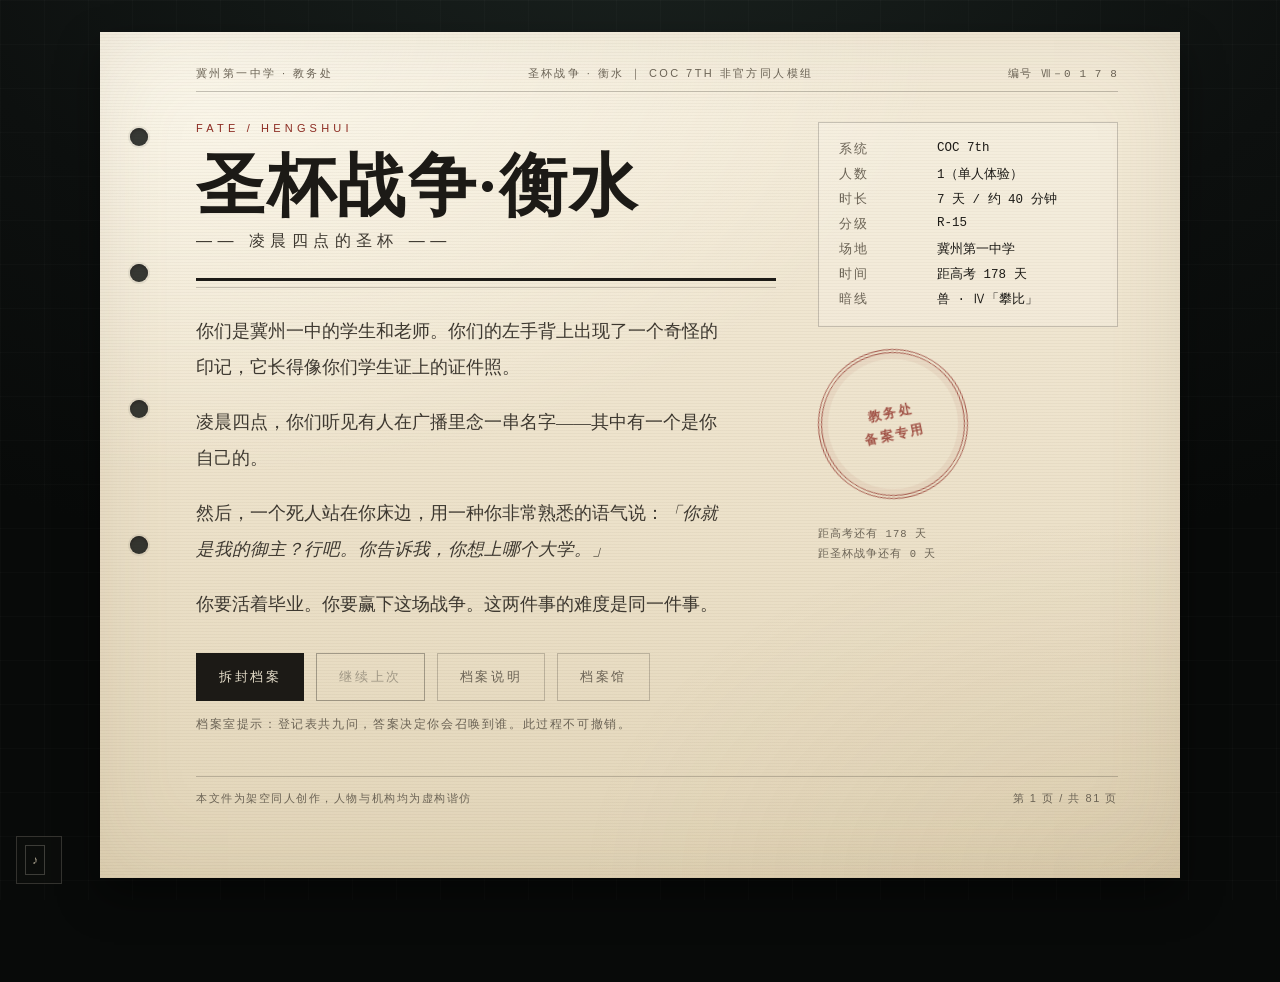
==== index.html @ cf61f77f "圣杯战争·衡水：单人网页游戏初版" ====
<!DOCTYPE html>
<html lang="zh-CN">
<head>
<meta charset="utf-8">
<meta name="viewport" content="width=device-width, initial-scale=1, maximum-scale=1, viewport-fit=cover">
<meta name="theme-color" content="#0d100f">
<meta name="description" content="圣杯战争·衡水：凌晨四点的圣杯 —— COC 七版同人模组改编的档案式文字游戏">
<title>圣杯战争 · 衡水：凌晨四点的圣杯</title>
<link rel="stylesheet" href="assets/css/archive.css">
<link rel="stylesheet" href="assets/css/avg.css">
</head>
<body>
<script>
/* ERRBANNER: 运行期错误可视化（正式环境也保留，出问题时能看见原因） */
window.addEventListener('error', function (e) {
  var d = document.getElementById('errbox') || (function () {
    var x = document.createElement('div'); x.id = 'errbox';
    x.style.cssText = 'position:fixed;left:0;right:0;bottom:0;z-index:99999;background:#8c2b22;color:#f4ecda;font:12px/1.7 monospace;padding:8px 12px;max-height:40vh;overflow:auto;white-space:pre-wrap';
    document.body.appendChild(x); return x;
  })();
  d.textContent += '[JS] ' + (e.message || e.type) + ' @ ' + (e.filename || '').split('/').pop() + ':' + e.lineno + '\n';
}, true);
</script>
<div id="app">

  <!-- ================= 封面 ================= -->
  <section class="screen is-active" id="screen-title">
    <div class="paper cover">
      <div class="holes"><i></i><i></i><i></i><i></i></div>
      <div class="doc-head">
        <span>冀州第一中学 · 教务处</span>
        <span class="mid">圣杯战争 · 衡水 ｜ COC 7th 非官方同人模组</span>
        <span class="no">编号 Ⅶ－0 1 7 8</span>
      </div>

      <div class="cover-grid">
        <div>
          <div class="kicker">FATE / HENGSHUI</div>
          <h1 class="title">圣杯战争·衡水</h1>
          <div class="subtitle">—— 凌晨四点的圣杯 ——</div>
          <div class="rule-thick"></div>
          <div class="rule-thin"></div>

          <div class="lede">
            <p>你们是冀州一中的学生和老师。你们的左手背上出现了一个奇怪的印记，它长得像你们学生证上的证件照。</p>
            <p>凌晨四点，你们听见有人在广播里念一串名字——其中有一个是你自己的。</p>
            <p>然后，一个死人站在你床边，用一种你非常熟悉的语气说：<em>「你就是我的御主？行吧。你告诉我，你想上哪个大学。」</em></p>
            <p>你要活着毕业。你要赢下这场战争。这两件事的难度是同一件事。</p>
          </div>

          <div class="btn-row">
            <button class="btn btn--solid" id="btn-start">拆封档案</button>
            <button class="btn" id="btn-continue">继续上次</button>
            <button class="btn btn--ghost" id="btn-about">档案说明</button>
            <button class="btn btn--ghost" id="btn-archive">档案馆</button>
          </div>
          <div id="start-note" style="margin-top:16px;font-family:var(--hei);font-size:11.5px;letter-spacing:.14em;color:var(--ink-3)"></div>
        </div>

        <div>
          <div class="cover-meta">
            <dl>
              <dt>系统</dt><dd>COC 7th</dd>
              <dt>人数</dt><dd>1（单人体验）</dd>
              <dt>时长</dt><dd>7 天 / 约 40 分钟</dd>
              <dt>分级</dt><dd>R-15</dd>
              <dt>场地</dt><dd>冀州第一中学</dd>
              <dt>时间</dt><dd>距高考 178 天</dd>
              <dt>暗线</dt><dd>兽 · Ⅳ「攀比」</dd>
            </dl>
          </div>
          <div class="big-seal">教务处<br>备案专用</div>
          <div style="margin-top:26px;font-family:var(--mono);font-size:10.5px;letter-spacing:.1em;line-height:1.9;color:var(--ink-3)">
            距高考还有 178 天<br>
            距圣杯战争还有 0 天
          </div>
        </div>
      </div>

      <div class="doc-foot">
        <span>本文件为架空同人创作，人物与机构均为虚构谐仿</span>
        <span>第 1 页 / 共 81 页</span>
      </div>
    </div>
  </section>

  <!-- ================= 问卷 ================= -->
  <section class="screen" id="screen-quiz">
    <div class="paper" id="quiz-root"></div>
  </section>

  <!-- ================= 分配 ================= -->
  <section class="screen" id="screen-assign">
    <div class="paper" id="assign-root"></div>
  </section>

  <!-- ================= 正片 ================= -->
  <section class="screen" id="screen-game">
    <div class="paper">
      <div class="doc-head">
        <span id="game-day">DAY 1</span>
        <span class="mid">冀州第一中学 · 圣杯战争监督记录</span>
        <span class="no" id="game-clock">05:30</span>
      </div>

      <div class="hud" id="hud"></div>

      <div class="game-grid">
        <div id="story-root"></div>
        <aside class="side" id="side">
          <div class="side-toggle" id="side-toggle"><span>档 案 夹</span><span class="plus" id="side-mark">＋</span></div>
          <div id="dossier"></div>
        </aside>
      </div>

      <div class="doc-foot">
        <span>教务处 · 备案</span>
        <span id="game-foot">第 1 页 / 共 81 页</span>
        <span>严禁外传</span>
      </div>
    </div>
  </section>

  <!-- ================= 结局 ================= -->
  <section class="screen" id="screen-ending">
    <div class="paper" id="ending-root"></div>
  </section>

</div>

<div class="battle-layer" id="battle-layer"></div>
<div class="toast" id="toast"></div>
<div class="audio-bar" id="audio-bar">
  <button id="btn-mute" title="静音">♪</button>
  <span class="now" id="audio-now">—</span>
  <input id="vol" type="range" min="0" max="100" value="55" style="width:64px;accent-color:#b23a2e">
</div>

<script src="js/data/roster.js"></script>
<script src="js/data/quiz.js"></script>
<script src="js/data/story_prologue.js"></script>
<script src="js/data/story_a.js"></script>
<script src="js/data/story_b.js"></script>
<script src="js/data/summon.js"></script>
<script src="js/data/map.js"></script>
<script src="js/data/exam.js"></script>
<script src="js/data/npc_events.js"></script>
<script src="js/data/codex.js"></script>
<script src="js/data/endings.js"></script>
<script src="js/data/endings_extra.js"></script>
<script src="js/audio.js"></script>
<script src="js/avg.js"></script>
<script src="js/data/bonds.js"></script>
<script src="js/engine.js"></script>
<script src="js/battle.js"></script>
<script src="js/ui.js"></script>
</body>
</html>
---- assets/css/archive.css ----
/* 圣杯战争·衡水 —— 档案纸 UI
   设计约束：米黄纸、宋体正文、红章、扫描线、装订孔；手机端单列、可点区域 ≥44px */

:root {
  --paper: #e8e0cc;
  --paper-2: #ded4bb;
  --paper-3: #d3c7ab;
  --ink: #1c1a16;
  --ink-2: #3d3830;
  --ink-3: #6b6355;
  --red: #8c2b22;
  --red-2: #b23a2e;
  --blue: #2c4a63;
  --green: #3c5343;
  --gold: #8a6a2a;
  --line: rgba(28, 26, 22, 0.22);
  --line-soft: rgba(28, 26, 22, 0.10);
  --shadow: 0 18px 40px rgba(0, 0, 0, 0.45);
  --serif: "Songti SC", "SimSun", "STSong", "Noto Serif CJK SC", "Source Han Serif SC", serif;
  --hei: "PingFang SC", "Microsoft YaHei", "Hiragino Sans GB", "Noto Sans CJK SC", sans-serif;
  --mono: "Courier New", "Consolas", "SFMono-Regular", monospace;
}

* { box-sizing: border-box; -webkit-tap-highlight-color: transparent; }

html, body {
  margin: 0; padding: 0; min-height: 100%; max-width: 100%; overflow-x: hidden;
  background: #0d100f;
  color: var(--ink);
  font-family: var(--serif);
  -webkit-font-smoothing: antialiased;
  text-rendering: optimizeLegibility;
}

body {
  background:
    radial-gradient(1200px 700px at 50% -10%, #1b2320 0%, #0d100f 60%, #080a09 100%);
  min-height: 100vh;
  overflow-x: hidden;
}

/* 背景：档案柜的金属网格 */
body::before {
  content: "";
  position: fixed; inset: 0;
  background-image:
    linear-gradient(rgba(255,255,255,0.018) 1px, transparent 1px),
    linear-gradient(90deg, rgba(255,255,255,0.018) 1px, transparent 1px);
  background-size: 44px 44px;
  pointer-events: none; z-index: 0;
}

#app { position: relative; z-index: 1; padding: 32px 18px 104px; width: 100%; overflow-x: hidden; }

.screen { display: none; animation: screenIn .5s ease both; }
.screen.is-active { display: block; }

@keyframes screenIn {
  from { transform: translateY(10px); filter: brightness(1.06); }
  to { transform: none; filter: none; }
}

/* ---------- 纸张 ---------- */
.paper {
  position: relative;
  width: 100%;
  max-width: 1080px;
  margin: 0 auto;
  background:
    radial-gradient(120% 90% at 8% 0%, rgba(255,253,244,0.72), transparent 58%),
    radial-gradient(90% 70% at 100% 100%, rgba(150,120,72,0.10), transparent 62%),
    linear-gradient(180deg, #f4ecda 0%, #ece1c9 58%, #e2d5b8 100%);
  box-shadow: var(--shadow), inset 0 0 90px rgba(120, 96, 58, 0.12);
  padding: 54px 62px 72px 96px;
  overflow: hidden;
}

/* 纸张纤维噪点 */
.paper::before {
  content: "";
  position: absolute; inset: 0;
  background-image: url("data:image/svg+xml,%3Csvg xmlns='http://www.w3.org/2000/svg' width='200' height='200'%3E%3Cfilter id='n'%3E%3CfeTurbulence type='fractalNoise' baseFrequency='0.9' numOctaves='2'/%3E%3CfeColorMatrix type='saturate' values='0'/%3E%3C/filter%3E%3Crect width='200' height='200' filter='url(%23n)' opacity='0.14'/%3E%3C/svg%3E");
  mix-blend-mode: soft-light;
  opacity: .5; pointer-events: none;
}

/* 扫描线 */
.paper::after {
  content: "";
  position: absolute; inset: 0;
  background: repeating-linear-gradient(0deg, rgba(70,52,30,0.038) 0 1px, transparent 1px 3px);
  pointer-events: none;
}

.paper > * { position: relative; z-index: 2; }

/* 装订孔 */
.holes {
  position: absolute; left: 30px; top: 0; bottom: 0; width: 26px; z-index: 3;
  display: flex; flex-direction: column; justify-content: flex-start; gap: 118px; padding-top: 96px;
  pointer-events: none;
}
.holes i {
  display: block; width: 18px; height: 18px; border-radius: 50%;
  background: #0d100f;
  box-shadow: inset 0 2px 3px rgba(0,0,0,.9), 0 0 0 2px rgba(0,0,0,.08);
  opacity: .82;
}

/* ---------- 页眉页脚 ---------- */
.doc-head {
  display: flex; align-items: baseline; justify-content: space-between; gap: 16px;
  font-family: var(--hei); font-size: 11px; letter-spacing: .22em;
  color: var(--ink-3); text-transform: uppercase;
  border-bottom: 1px solid var(--line); padding-bottom: 10px; margin-bottom: 30px;
}
.doc-head .no { font-family: var(--mono); letter-spacing: .1em; }

.doc-foot {
  margin-top: 44px; padding-top: 14px; border-top: 1px solid var(--line);
  display: flex; align-items: center; justify-content: space-between;
  font-family: var(--hei); font-size: 11px; letter-spacing: .14em; color: var(--ink-3);
}

.seal {
  display: inline-block; transform: rotate(-7deg);
  border: 2px solid var(--red); color: var(--red);
  padding: 5px 10px; font-family: var(--hei); font-size: 11px; letter-spacing: .28em;
  opacity: .82; border-radius: 2px;
  box-shadow: inset 0 0 0 1px rgba(140,43,34,.35);
}

/* ---------- 标题区 ---------- */
.kicker {
  font-family: var(--hei); font-size: 11px; letter-spacing: .38em; color: var(--red);
  text-transform: uppercase; margin-bottom: 18px;
}
h1.title {
  font-family: var(--serif); font-weight: 900;
  font-size: clamp(34px, 6.4vw, 68px); line-height: 1.02; letter-spacing: .04em;
  margin: 0 0 10px;
}
.subtitle {
  font-family: var(--hei); font-size: clamp(13px, 1.8vw, 16px); letter-spacing: .34em;
  color: var(--ink-2); margin-bottom: 26px;
}
.rule-thick { height: 3px; background: var(--ink); margin: 8px 0 6px; }
.rule-thin { height: 1px; background: var(--line); margin: 6px 0 26px; }

.lede {
  font-size: clamp(15px, 1.9vw, 17.5px); line-height: 2.05; color: var(--ink-2);
  max-width: 60ch;
}
.lede p { margin: 0 0 1.1em; }

/* ---------- 封面 ---------- */
.cover { padding-top: 34px; }
.cover-grid {
  display: grid; grid-template-columns: 1fr 300px; gap: 42px; align-items: start;
}
.cover-meta { border: 1px solid var(--line); padding: 18px 20px; background: rgba(255,255,255,.16); }
.cover-meta dl { margin: 0; display: grid; grid-template-columns: 88px 1fr; gap: 8px 10px; font-size: 12.5px; }
.cover-meta dt { font-family: var(--hei); letter-spacing: .16em; color: var(--ink-3); }
.cover-meta dd { margin: 0; font-family: var(--mono); color: var(--ink); }

.big-seal {
  margin-top: 22px; width: 150px; height: 150px; border: 4px double var(--red);
  border-radius: 50%; display: grid; place-items: center; transform: rotate(-12deg);
  color: var(--red); font-family: var(--hei); font-weight: 700; letter-spacing: .18em;
  font-size: 13px; text-align: center; line-height: 1.7; opacity: .78;
  box-shadow: inset 0 0 0 6px rgba(140,43,34,.08);
}

/* ---------- 按钮 ---------- */
.btn {
  appearance: none; border: 1px solid var(--ink); background: transparent; color: var(--ink);
  font-family: var(--hei); font-size: 13px; letter-spacing: .2em; text-transform: uppercase;
  padding: 14px 22px; cursor: pointer; min-height: 46px;
  transition: background .18s, color .18s, transform .12s, box-shadow .18s;
  position: relative;
}
.btn:hover { background: var(--ink); color: var(--paper); }
.btn:active { transform: translateY(1px); }
.btn--solid { background: var(--ink); color: var(--paper); }
.btn--solid:hover { background: var(--red); border-color: var(--red); }
.btn--ghost { border-color: var(--line); color: var(--ink-3); }
.btn--ghost:hover { background: rgba(28,26,22,.06); color: var(--ink); border-color: var(--ink-3); }
.btn--red { border-color: var(--red); color: var(--red); }
.btn--red:hover { background: var(--red); color: var(--paper); }
.btn[disabled] { opacity: .34; pointer-events: none; }

.btn-row { display: flex; flex-wrap: wrap; gap: 12px; margin-top: 30px; }

/* ---------- 问卷 ---------- */
.q-progress { display: flex; gap: 6px; margin-bottom: 26px; }
.q-progress i {
  width: 34px; height: 3px; background: var(--line); display: block;
}
.q-progress i.on { background: var(--red); }
.q-progress i.done { background: var(--ink); }

.q-no { font-family: var(--mono); font-size: 12px; letter-spacing: .22em; color: var(--red); margin-bottom: 8px; }
.q-title {
  font-size: clamp(22px, 3.4vw, 30px); font-weight: 700; line-height: 1.44; margin: 0 0 10px;
}
.q-hint { font-size: 13px; color: var(--ink-3); margin-bottom: 26px; font-family: var(--hei); letter-spacing: .06em; }

.choices { display: grid; gap: 10px; }
.choice {
  display: grid; grid-template-columns: 40px 1fr; gap: 14px; align-items: start;
  border: 1px solid var(--line); background: rgba(255,255,255,.14);
  padding: 16px 18px; cursor: pointer; text-align: left; font-family: var(--serif);
  font-size: 15.5px; line-height: 1.7; color: var(--ink); min-height: 56px;
  transition: border-color .16s, background .16s, transform .12s;
}
.choice:hover { border-color: var(--ink); background: rgba(255,255,255,.34); transform: translateX(2px); }
.choice .k {
  font-family: var(--mono); font-size: 15px; color: var(--red);
  border-right: 1px solid var(--line); padding-right: 10px; line-height: 1.5;
}
.choice .sub { display: block; font-family: var(--hei); font-size: 11px; letter-spacing: .14em; color: var(--ink-3); margin-top: 6px; }

/* ---------- 分配结果 ---------- */
.assign-grid { display: grid; grid-template-columns: 340px 1fr; gap: 34px; align-items: start; }
.assign-grid > * { min-width: 0; }

.portrait {
  position: relative; border: 1px solid var(--ink); min-height: 300px;
  background: #15130f; overflow: hidden;
  box-shadow: 0 12px 26px rgba(0,0,0,.35);
}
.portrait img { display: block; width: 100%; height: auto; filter: contrast(1.04) saturate(.9); position: relative; z-index: 2; }
.portrait::before {
  content: "PHOTO MISSING / 照片未归档";
  position: absolute; inset: 0; display: grid; place-items: center;
  font-family: var(--mono); font-size: 10px; letter-spacing: .24em; color: rgba(232,224,204,.42);
  background:
    repeating-linear-gradient(45deg, rgba(255,255,255,.045) 0 8px, transparent 8px 16px), #15130f;
  text-align: center; padding: 20px;
}
.portrait .cap {
  position: absolute; left: 0; right: 0; bottom: 0;
  padding: 10px 12px; font-family: var(--mono); font-size: 10.5px; letter-spacing: .12em;
  color: #d8cdb4; background: linear-gradient(180deg, transparent, rgba(0,0,0,.82));
  display: flex; justify-content: space-between; gap: 8px;
}
.portrait .stamp {
  position: absolute; top: 12px; right: 12px; border: 1px solid var(--red-2);
  color: var(--red-2); font-family: var(--hei); font-size: 10px; letter-spacing: .2em;
  padding: 4px 7px; transform: rotate(6deg); opacity: .9; background: rgba(0,0,0,.25);
}

.card { border: 1px solid var(--line); background: rgba(255,255,255,.18); padding: 20px 22px; }
.card + .card { margin-top: 16px; }
.card h3 {
  font-family: var(--hei); font-size: 12px; letter-spacing: .3em; color: var(--red);
  margin: 0 0 12px; text-transform: uppercase; font-weight: 600;
}
.card h2 { font-size: 24px; margin: 0 0 4px; letter-spacing: .02em; }
.card .en { font-family: var(--mono); font-size: 11px; letter-spacing: .18em; color: var(--ink-3); }

.kv { display: grid; grid-template-columns: 82px 1fr; gap: 8px 14px; font-size: 13.5px; line-height: 1.7; }
.kv dt { font-family: var(--hei); color: var(--ink-3); letter-spacing: .12em; font-size: 11.5px; padding-top: 3px; }
.kv dd { margin: 0; }

.statgrid { display: grid; grid-template-columns: repeat(4, 1fr); gap: 1px; background: var(--line); border: 1px solid var(--line); }
.statgrid div { background: rgba(232,224,204,.9); padding: 8px 6px; text-align: center; }
.statgrid b { display: block; font-family: var(--mono); font-size: 17px; }
.statgrid span { font-family: var(--hei); font-size: 10px; letter-spacing: .14em; color: var(--ink-3); }

.tagrow { display: flex; flex-wrap: wrap; gap: 8px; margin: 10px 0 0; }
.tag {
  font-family: var(--hei); font-size: 11px; letter-spacing: .14em; padding: 4px 9px;
  border: 1px solid var(--line); color: var(--ink-2);
}
.tag.hit { border-color: var(--red); color: var(--red); }

/* ---------- 游戏主界面 ---------- */
#screen-game .paper { max-width: 1220px; padding: 34px 40px 56px 76px; }
.game-grid { display: grid; grid-template-columns: minmax(0,1fr) 330px; gap: 30px; align-items: start; }
.game-grid > * { min-width: 0; }

.hud {
  display: flex; flex-wrap: wrap; gap: 0; border: 1px solid var(--ink);
  background: rgba(255,255,255,.22); margin-bottom: 22px;
}
.hud .cell {
  flex: 1 1 30%; min-width: 0; padding: 9px 12px; border-right: 1px solid var(--line);
  display: flex; flex-direction: column; gap: 2px;
}
.hud .cell:last-child { border-right: 0; }
.hud .lab { font-family: var(--hei); font-size: 9.5px; letter-spacing: .18em; color: var(--ink-3); }
.hud .val { font-family: var(--mono); font-size: 16px; line-height: 1.1; }
.hud .val small { font-size: 10px; color: var(--ink-3); }
.hud .val.danger { color: var(--red); }

.pips { display: flex; gap: 3px; margin-top: 3px; }
.pips i { width: 9px; height: 9px; border: 1px solid var(--ink-3); display: block; }
.pips i.on { background: var(--red); border-color: var(--red); }
.pips i.on.ink { background: var(--ink); border-color: var(--ink); }

.scene-head { display: flex; align-items: baseline; justify-content: space-between; gap: 12px; border-bottom: 2px solid var(--ink); padding-bottom: 8px; margin-bottom: 6px; }
.scene-head h2 { font-size: clamp(20px, 2.6vw, 26px); margin: 0; letter-spacing: .02em; }
.scene-head .meta { font-family: var(--mono); font-size: 11px; letter-spacing: .1em; color: var(--ink-3); white-space: nowrap; }
.scene-place { font-family: var(--hei); font-size: 11px; letter-spacing: .2em; color: var(--red); margin: 10px 0 16px; }

.scene-img {
  position: relative; margin: 0 0 22px; border: 1px solid var(--ink); overflow: hidden; background: #100f0c;
}
.scene-img img { display: block; width: 100%; height: auto; filter: grayscale(.7) contrast(1.12) brightness(.92); }
.scene-img::after {
  content: ""; position: absolute; inset: 0;
  background: linear-gradient(180deg, rgba(232,224,204,.06), rgba(20,17,12,.42)),
              repeating-linear-gradient(0deg, rgba(0,0,0,.16) 0 1px, transparent 1px 3px);
  pointer-events: none;
}

.prose, .prose p { overflow-wrap: anywhere; word-break: break-word; }
.prose { font-size: clamp(15.5px, 1.9vw, 17px); line-height: 2.12; color: var(--ink); }
.prose p { margin: 0 0 1.05em; }
.prose p.drop::first-letter {
  font-size: 2.4em; float: left; line-height: .86; padding: 4px 8px 0 0; color: var(--red);
  font-weight: 700;
}
.prose .dialog { padding-left: 1.2em; border-left: 2px solid var(--line); color: var(--ink-2); }
.prose em { font-style: normal; background: linear-gradient(transparent 64%, rgba(140,43,34,.22) 64%); }

.reveal { opacity: 0; transform: translateY(6px); animation: rv .5s ease forwards; }
.reveal.settled { opacity: 1 !important; transform: none !important; animation: none !important; }
@keyframes rv { to { opacity: 1; transform: none; } }

.dice {
  margin: 18px 0 6px; border: 1px solid var(--line); border-left: 3px solid var(--red);
  background: rgba(255,255,255,.2); padding: 12px 16px;
  display: flex; flex-wrap: wrap; align-items: center; gap: 8px 18px;
  font-family: var(--mono); font-size: 12.5px; letter-spacing: .06em;
}
.dice b { font-size: 20px; color: var(--red); }
.dice .ok { color: var(--green); }
.dice .no { color: var(--red); }
.dice .lv { font-family: var(--hei); letter-spacing: .18em; font-size: 11px; }

.effects { display: flex; flex-wrap: wrap; gap: 6px; margin-top: 14px; }
.effects span {
  font-family: var(--hei); font-size: 11px; letter-spacing: .1em; padding: 3px 8px;
  border: 1px solid var(--line); background: rgba(255,255,255,.24); color: var(--ink-2);
}
.effects span.up { border-color: var(--green); color: var(--green); }
.effects span.down { border-color: var(--red); color: var(--red); }

/* 侧栏 */
.side { position: sticky; top: 20px; }
.side-card { border: 1px solid var(--ink); background: rgba(255,255,255,.2); }
.side-card + .side-card { margin-top: 14px; }
.side-card h4 {
  margin: 0; padding: 9px 12px; font-family: var(--hei); font-size: 10.5px; letter-spacing: .26em;
  border-bottom: 1px solid var(--line); color: var(--ink-3); background: rgba(28,26,22,.05);
}
.side-card .body { padding: 12px; font-size: 12.5px; line-height: 1.75; }

.side-portrait { border-bottom: 1px solid var(--line); position: relative; min-height: 220px; background: #15130f; }
.side-portrait::before { content: "NO PHOTO"; position: absolute; inset: 0; display: grid; place-items: center; font-family: var(--mono); font-size: 9px; letter-spacing: .3em; color: rgba(232,224,204,.3); }
.side-portrait img { width: 100%; display: block; filter: grayscale(.25) contrast(1.06); }

.clue-row { display: flex; align-items: center; justify-content: space-between; gap: 8px; padding: 4px 0; border-bottom: 1px dotted var(--line-soft); font-size: 12px; }
.clue-row .nm { font-family: var(--hei); letter-spacing: .08em; }
.clue-row .lv { font-family: var(--mono); color: var(--red); }
.clue-row.unknown .nm { color: var(--ink-3); }

.tabs { display: flex; border-bottom: 1px solid var(--line); }
.tabs button {
  flex: 1; appearance: none; background: transparent; border: 0; border-bottom: 2px solid transparent;
  font-family: var(--hei); font-size: 10.5px; letter-spacing: .16em; color: var(--ink-3);
  padding: 9px 2px; cursor: pointer; min-height: 40px;
}
.tabs button.on { color: var(--ink); border-bottom-color: var(--red); }
.tab-panel { display: none; padding: 12px; max-height: 46vh; overflow: auto; }
.tab-panel.on { display: block; }
.tab-panel h5 { margin: 14px 0 6px; font-family: var(--hei); font-size: 10.5px; letter-spacing: .2em; color: var(--red); }
.tab-panel h5:first-child { margin-top: 0; }
.tab-panel p { margin: 0 0 8px; font-size: 12px; line-height: 1.8; color: var(--ink-2); }
.tab-panel .li { font-size: 12px; line-height: 1.8; padding-left: 12px; position: relative; }
.tab-panel .li::before { content: "·"; position: absolute; left: 2px; color: var(--red); }

.log-line { font-family: var(--mono); font-size: 11px; line-height: 1.8; color: var(--ink-2); border-bottom: 1px dotted var(--line-soft); padding: 4px 0; }

/* 手机端抽屉按钮 */
.side-toggle { display: none; }

/* ---------- 结局 ---------- */
.ending-head { text-align: center; margin-bottom: 28px; }
.ending-no { font-family: var(--mono); letter-spacing: .4em; color: var(--red); font-size: 13px; }
.ending-name { font-size: clamp(30px, 6vw, 54px); margin: 8px 0 6px; letter-spacing: .06em; }
.ending-en { font-family: var(--mono); font-size: 12px; letter-spacing: .32em; color: var(--ink-3); }
.ending-one { max-width: 34em; margin: 18px auto 32px; font-size: 15px; line-height: 2; color: var(--ink-2); text-align: center; }

.ending-body { max-width: 40em; margin: 0 auto; }
.ending-body p { font-size: clamp(15.5px, 2vw, 17.5px); line-height: 2.15; margin: 0 0 1em; }
.ending-tail {
  margin: 34px auto 0; padding: 18px 20px; border: 1px solid var(--line);
  border-left: 3px solid var(--red); max-width: 40em; font-size: 14px; line-height: 1.95; color: var(--ink-2);
}
.world-card {
  margin: 26px auto 0; max-width: 40em; border: 1px dashed var(--line); padding: 16px 18px;
  font-family: var(--hei); font-size: 12.5px; letter-spacing: .04em; line-height: 1.9;
}
.world-card .hd { font-size: 10px; letter-spacing: .28em; color: var(--red); margin-bottom: 8px; }

.score-table { width: 100%; border-collapse: collapse; margin: 22px auto 0; max-width: 40em; font-size: 12.5px; }
.score-table td { border-bottom: 1px dotted var(--line); padding: 7px 4px; }
.score-table td:last-child { text-align: right; font-family: var(--mono); }

/* ---------- 提示条 ---------- */
.toast {
  position: fixed; left: 50%; bottom: 26px; transform: translateX(-50%) translateY(20px);
  background: #14120e; color: var(--paper); border: 1px solid rgba(232,224,204,.3);
  padding: 10px 18px; font-family: var(--hei); font-size: 12px; letter-spacing: .12em;
  opacity: 0; pointer-events: none; transition: .25s; z-index: 60; max-width: 90vw;
}
.toast.on { opacity: 1; transform: translateX(-50%) translateY(0); }

/* ---------- 音量 ---------- */
.audio-bar {
  position: fixed; left: 16px; right: auto; bottom: 16px; z-index: 50; display: flex; align-items: center; gap: 8px;
  background: rgba(13,16,15,.86); border: 1px solid rgba(232,224,204,.22); padding: 8px 10px;
  font-family: var(--hei); font-size: 10px; letter-spacing: .12em; color: #cfc4ab;
  transition: transform .26s ease, opacity .26s ease;
}
/* 桌面端平时只露出 ♪，鼠标移上去才展开，避免压住正文左下角 */
@media (min-width: 961px) {
  .audio-bar { overflow: hidden; max-width: 46px; padding: 8px; opacity: .82; }
  .audio-bar:hover, .audio-bar:focus-within, .audio-bar.expanded {
    max-width: 340px; padding: 8px 10px; opacity: 1;
  }
}
.audio-bar button {
  appearance: none; background: none; border: 1px solid rgba(232,224,204,.28); color: #cfc4ab;
  width: 30px; height: 30px; cursor: pointer; font-size: 12px; line-height: 1;
}
.audio-bar button:hover { background: rgba(232,224,204,.12); }
.audio-bar .now { max-width: 130px; overflow: hidden; text-overflow: ellipsis; white-space: nowrap; opacity: .7; }

/* ---------- 响应式 ---------- */
@media (max-width: 1180px) {
  #screen-game .paper { padding: 28px 26px 44px 56px; }
  .game-grid { grid-template-columns: minmax(0,1fr) 290px; gap: 22px; }
}

@media (max-width: 960px) {
  #app { padding: 0 0 80px; }
  .paper { padding: 30px 20px 48px !important; max-width: none; box-shadow: none; }
  .holes { display: none; }
  .cover-grid, .assign-grid { grid-template-columns: 1fr; gap: 24px; }
  .game-grid { grid-template-columns: 1fr; }
  .side {
    position: fixed; left: 0; right: 0; bottom: 0; top: auto; z-index: 55;
    background: var(--paper); border-top: 2px solid var(--ink);
    transform: translateY(calc(100% - 52px)); transition: transform .3s ease;
    max-height: 82vh; overflow: auto; padding-bottom: env(safe-area-inset-bottom);
  }
  .side.open { transform: translateY(0); }
  .side-toggle {
    display: flex; align-items: center; justify-content: space-between; gap: 10px;
    position: sticky; top: 0; background: var(--paper); z-index: 2;
    padding: 14px 18px; border-bottom: 1px solid var(--line);
    font-family: var(--hei); font-size: 11px; letter-spacing: .2em; color: var(--ink-2);
  }
  .side-toggle .plus { font-family: var(--mono); font-size: 15px; }
  .side .side-card { border-left: 0; border-right: 0; }
  .side-card .body, .tab-panel { max-height: none; }
  .statgrid { grid-template-columns: repeat(4, 1fr); }
  .doc-head { font-size: 9px; letter-spacing: .12em; }
  .doc-head .mid { display: none; }
  .audio-bar { left: auto; right: 8px; bottom: 68px; }
  .hud .cell { flex: 1 1 30%; border-bottom: 1px solid var(--line); }
  .hud .cell:nth-child(3n) { border-right: 0; }
  .scene-head { flex-direction: column; align-items: flex-start; gap: 4px; }
  .prose, .prose p { overflow-wrap: anywhere; word-break: break-word; }
.prose { font-size: 16px; line-height: 2.05; }
  .btn-row .btn { flex: 1 1 46%; }
  .big-seal { width: 110px; height: 110px; font-size: 11px; }
}

@media (max-width: 520px) {
  h1.title { font-size: 38px; letter-spacing: .02em; }
  .q-title { font-size: 21px; }
  .choice { grid-template-columns: 30px 1fr; padding: 14px 14px; font-size: 15px; }
  .hud .cell { flex: 1 1 46%; }
  .hud .cell:nth-child(3n) { border-right: 1px solid var(--line); }
  .hud .cell:nth-child(2n) { border-right: 0; }
  .ending-name { font-size: 32px; }
  .doc-foot span:nth-child(2) { display: none; }
}

@media (prefers-reduced-motion: reduce) {
  * { animation-duration: .01ms !important; transition-duration: .01ms !important; }
}

/* ---------- 宽度约束（保持块级流，避免长词撑破） ---------- */
html, body { width: 100%; }
.paper { min-width: 0; }
#story-root, .game-grid > *, .assign-grid > * { min-width: 0; }
.hud { max-width: 100%; }
.scene-img img, .portrait img, .side-portrait img { max-width: 100%; }


/* ---------- 移动端补丁：纸面铺满 / 音频条挪位 / 按钮不折行 ---------- */
@media (max-width: 960px) {
  html, body, #app { background: #e8e0cc; }
  #app { padding: 0 0 116px; min-height: 100vh; }
  .screen { min-height: calc(100vh - 116px); }
  .paper { min-height: calc(100vh - 116px); }
  #quiz-root, #assign-root, #ending-root { min-height: calc(100vh - 130px); }

  /* 音频条：缩成小圆钮，躲在档案夹抽屉上方，不再压正文 */
  .audio-bar {
    left: auto; right: 12px; bottom: calc(64px + env(safe-area-inset-bottom));
    padding: 0; border-radius: 999px; overflow: hidden;
    background: rgba(13,16,15,.82); border: 1px solid rgba(232,224,204,.28);
    display: flex; align-items: center; gap: 0; backdrop-filter: blur(6px);
  }
  .audio-bar #btn-mute { width: 46px; height: 46px; font-size: 16px; }
  .audio-bar .now { display: none; }
  .audio-bar #vol { display: none; }
  .audio-bar.expanded { border-radius: 8px; padding-right: 10px; }
  .audio-bar.expanded .now { display: inline; max-width: 96px; font-size: 10px; }
  .audio-bar.expanded #vol { display: block; width: 56px; }

  .btn-row { gap: 10px; }
  .btn { white-space: nowrap; }
  .btn-row .btn { flex: 1 1 100%; }
  #btn-sign, #btn-redo { flex: 1 1 100%; }
  .doc-head .no { display: none; }
  .q-progress i { height: 3px; }
}

@media (max-width: 430px) {
  .doc-head { font-size: 8.5px; letter-spacing: .1em; }
  h2.q-title, .q-title { font-size: 19px; }
  .choice { padding: 12px 12px; gap: 10px; }
  .side-toggle { padding: 12px 14px; }
  .hud .cell { padding: 8px 10px; }
  .audio-bar { bottom: calc(58px + env(safe-area-inset-bottom)); }
}


/* 未解明词条 */
.codex-locked { color: var(--ink-3); font-family: var(--mono); font-size: 11px; letter-spacing: .1em; opacity: .8; }
.codex-locked b { color: var(--ink-3); font-weight: 400; }
.codex-tip { font-size: 11px; line-height: 1.9; color: var(--ink-3); margin-top: 14px; border-top: 1px dashed var(--line); padding-top: 10px; }


/* ---------- 自由行动地图 ---------- */
.map-grid { display: grid; grid-template-columns: 1fr 1fr; gap: 11px; margin-top: 18px; }
.map-card {
  display: flex; gap: 11px; text-align: left; align-items: stretch;
  border: 1px solid var(--line); background: rgba(255,255,255,.22);
  padding: 9px; cursor: pointer; font: inherit; color: inherit;
  transition: transform .18s ease, border-color .18s ease, box-shadow .18s ease;
}
.map-card:hover { border-color: var(--ink); transform: translateY(-2px); box-shadow: 0 8px 18px rgba(0,0,0,.10); }
.map-card.visited { opacity: .6; }
.mp-img {
  width: 78px; min-height: 78px; flex: 0 0 78px; display: block;
  background-size: cover; background-position: center;
  filter: grayscale(.85) contrast(1.15) brightness(.92);
  border: 1px solid var(--ink);
}
.mp-body { display: flex; flex-direction: column; gap: 2px; min-width: 0; }
.mp-body b { font-family: var(--serif); font-size: 15px; letter-spacing: .04em; }
.mp-desc { font-size: 10.8px; line-height: 1.7; color: var(--ink-3); }
.mp-body i { font-style: normal; font-family: var(--mono); font-size: 9.5px; letter-spacing: .1em; color: var(--red); margin-top: 2px; }

@media (max-width: 700px) {
  .map-grid { grid-template-columns: 1fr; }
  .mp-img { width: 64px; min-height: 64px; flex-basis: 64px; }
}


/* ---------- 模态：存档 / 档案馆 ---------- */
.modal-layer {
  position: fixed; inset: 0; z-index: 88; background: rgba(8,9,7,.72);
  display: flex; align-items: center; justify-content: center; padding: 20px;
  backdrop-filter: blur(3px);
}
.modal {
  width: min(560px, 100%); max-height: 84vh; overflow: auto;
  background: var(--paper); color: var(--ink); border: 1px solid var(--ink);
  box-shadow: 0 24px 70px rgba(0,0,0,.55); padding: 22px 24px 18px;
}
.modal.wide { width: min(760px, 100%); }
.modal .mk {
  font-family: var(--mono); font-size: 10px; letter-spacing: .5em; color: var(--red);
  border-bottom: 1px solid var(--line); padding-bottom: 10px; margin-bottom: 14px;
}
.slot-row {
  display: flex; align-items: center; justify-content: space-between; gap: 14px;
  width: 100%; text-align: left; font: inherit; color: inherit; cursor: pointer;
  background: rgba(255,255,255,.24); border: 1px solid var(--line);
  padding: 12px 14px; margin-bottom: 8px; transition: .18s;
}
.slot-row:hover { border-color: var(--ink); transform: translateY(-1px); }
.slot-row.empty { opacity: .62; }
.slot-row .sn { font-family: var(--serif); font-size: 14px; }
.slot-row .st { font-family: var(--mono); font-size: 10.5px; color: var(--ink-3); letter-spacing: .06em; }
.modal-foot { display: flex; gap: 10px; justify-content: flex-end; margin-top: 14px; }
.ac-stat { font-family: var(--mono); font-size: 11px; letter-spacing: .08em; color: var(--ink-3); margin-bottom: 12px; }
.ac-grid { display: grid; grid-template-columns: 1fr 1fr; gap: 8px; margin: 8px 0 16px; }
.ac-card {
  border: 1px solid var(--line); background: rgba(255,255,255,.22); padding: 8px 10px;
}
.ac-card b { display: block; font-family: var(--serif); font-size: 13.5px; }
.ac-card span { font-family: var(--mono); font-size: 9.5px; color: var(--ink-3); letter-spacing: .1em; }
.ac-card.locked { opacity: .45; }
.ac-tip { font-size: 11px; color: var(--ink-3); margin-top: 10px; }


/* ---------- 月考小游戏 ---------- */
.exam-grade {
  display: flex; gap: 16px; align-items: center; border: 2px solid var(--ink);
  padding: 12px 16px; margin: 14px 0; background: rgba(255,255,255,.22);
}
.exam-grade b { font-family: var(--serif); font-size: 46px; line-height: .9; color: var(--red); }
.exam-grade.g-A b, .exam-grade.g-B b { color: #2f6b3a; }
.exam-grade span { font-size: 12.5px; line-height: 1.9; color: var(--ink-2); }
.exam-list { margin: 8px 0 4px; }
.exam-row {
  display: grid; grid-template-columns: 20px 1fr; gap: 3px 10px;
  border-bottom: 1px dashed var(--line); padding: 9px 0; font-size: 13px; line-height: 1.7;
}
.exam-row b { grid-row: span 3; font-family: var(--mono); font-size: 13px; }
.exam-row.ok b { color: #2f6b3a; }
.exam-row.no b { color: var(--red); }
.exam-row i { font-style: normal; font-family: var(--mono); font-size: 10px; color: var(--ink-3); letter-spacing: .06em; }
.exam-row em { font-style: normal; font-size: 11.5px; color: var(--ink-3); }
---- assets/css/avg.css ----
/* AVG 演出层：打字机、推镜、闪白、抖动、故障、兽卡 */

/* ---------- 场景推镜 ---------- */
.scene-img img { animation: kenburns 26s ease-out both, sceneIn .62s steps(5, end) both; transform-origin: 50% 46%; }
@keyframes sceneIn {
  0%   { opacity: 0; filter: blur(8px) contrast(1.8) brightness(1.3) grayscale(1); }
  45%  { opacity: .82; filter: blur(2.4px) contrast(1.4) brightness(1.06) grayscale(.95); }
  100% { opacity: 1; filter: grayscale(.7) contrast(1.12) brightness(.92); }
}
@keyframes kenburns {
  from { transform: scale(1.02) translate3d(0, 0, 0); }
  to { transform: scale(1.09) translate3d(-0.6%, -1.2%, 0); }
}
.scene-img::before {
  content: ""; position: absolute; inset: 0; z-index: 2; pointer-events: none;
  background: radial-gradient(60% 60% at 50% 45%, transparent 40%, rgba(10, 8, 6, 0.55) 100%);
  animation: vigPulse 9s ease-in-out infinite;
}
@keyframes vigPulse { 0%,100% { opacity: .8 } 50% { opacity: 1 } }

/* ---------- 打字机 ---------- */
.typing::after {
  content: "▌"; color: var(--red); margin-left: 2px;
  animation: caret 1s steps(1) infinite;
}
@keyframes caret { 50% { opacity: 0 } }
.prose p.typed { min-height: 1.2em; }

/* ---------- 通用特效层 ---------- */
.fx-layer {
  position: fixed; inset: 0; z-index: 90; pointer-events: none;
  display: flex; align-items: center; justify-content: center;
  background: #0a0b0a;
  opacity: 1;
}
.fx-layer.leaving { opacity: 0; transition: opacity .45s ease; }
@keyframes fxIn { from { opacity: 0 } to { opacity: 1 } }
@keyframes fxOut { to { opacity: 0 } }

.fx-layer .scan {
  position: absolute; inset: 0; pointer-events: none;
  background: repeating-linear-gradient(0deg, rgba(255,255,255,.05) 0 1px, transparent 1px 4px);
}

/* 广播：黑底白字逐行 */
.fx-broadcast .inner { width: min(720px, 86vw); font-family: var(--mono); color: #e8e0cc; }
.fx-broadcast .line {
  font-size: clamp(16px, 2.6vw, 24px); letter-spacing: .18em; line-height: 2.1;
  opacity: 0; animation: lineIn .5s ease forwards;
}
.fx-broadcast .line.big { font-size: clamp(22px, 4vw, 38px); color: #f4ecda; letter-spacing: .26em; }
@keyframes lineIn { from { opacity: 0; transform: translateY(8px) } to { opacity: 1; transform: none } }
.fx-broadcast .hint { position: absolute; bottom: 8vh; left: 0; right: 0; text-align: center; font-family: var(--hei); font-size: 11px; letter-spacing: .3em; color: rgba(232,224,204,.4) }

/* 召唤：白闪 + 名字 */
.fx-summon { background: #f4ecda; }
.fx-summon .flash { position: absolute; inset: 0; background: #fff; animation: summonFlash 1.6s ease-out both; }
@keyframes summonFlash { 0% { opacity: 1 } 35% { opacity: .92 } 100% { opacity: 0 } }
.fx-summon .name {
  position: relative; z-index: 2; text-align: center; color: #1c1a16;
  font-family: var(--serif); font-weight: 900; letter-spacing: .3em;
  animation: nameRise 1.4s .35s ease both;
}
.fx-summon .name .cls { display: block; font-family: var(--mono); font-size: 12px; letter-spacing: .6em; color: var(--red); margin-bottom: 10px }
.fx-summon .name .n { font-size: clamp(28px, 6vw, 54px) }
@keyframes nameRise { from { opacity: 0; transform: translateY(14px) } to { opacity: 1; transform: none } }

/* 排名公布：名字滚动 */
.fx-roll .col { font-family: var(--mono); color: #d8cdb4; font-size: clamp(13px, 1.7vw, 17px); line-height: 2; letter-spacing: .1em; text-align: center; }
.fx-roll .col span { display: block; opacity: .0; animation: rollIn .18s linear forwards }
@keyframes rollIn { to { opacity: .85 } }
.fx-roll .stop { color: var(--red); font-family: var(--hei); font-size: 13px; letter-spacing: .4em; margin-top: 26px; text-align: center; animation: lineIn .6s ease forwards; }

/* 撞击 */
.fx-impact { background: #100d0a; }
.fx-impact .boom {
  font-family: var(--serif); font-weight: 900; color: #e8e0cc; letter-spacing: .2em;
  font-size: clamp(30px, 8vw, 78px); animation: slam .5s cubic-bezier(.2,.9,.2,1) both;
}
.fx-impact .sub { position: absolute; bottom: 26%; width: 100%; text-align: center; font-family: var(--hei); font-size: 12px; letter-spacing: .4em; color: rgba(232,224,204,.55) }
@keyframes slam {
  0% { transform: scale(1.6); opacity: 0; filter: blur(6px) }
  60% { transform: scale(.98); opacity: 1; filter: blur(0) }
  100% { transform: scale(1); opacity: 1 }
}
.fx-impact.shake { animation: shakeIt .5s ease both; }
@keyframes shakeIt {
  0%,100% { transform: translate(0,0) } 20% { transform: translate(-6px,3px) }
  40% { transform: translate(5px,-4px) } 60% { transform: translate(-4px,-2px) } 80% { transform: translate(3px,3px) }
}

/* 故障 / 走廊变表 */
.fx-glitch { background: #0b0c0a; }
.fx-glitch .grid {
  position: absolute; inset: 0;
  background-image:
    repeating-linear-gradient(90deg, rgba(140,43,34,.5) 0 1px, transparent 1px 46px),
    repeating-linear-gradient(0deg, rgba(140,43,34,.36) 0 1px, transparent 1px 46px);
  animation: gridIn 1.6s ease both;
}
@keyframes gridIn { from { opacity: 0; transform: scale(1.06) } to { opacity: 1; transform: none } }
.fx-glitch .msg {
  position: relative; z-index: 2; font-family: var(--hei); color: #e8e0cc;
  font-size: clamp(15px, 2.4vw, 22px); letter-spacing: .3em; text-align: center;
  animation: glitchTxt .9s steps(2) infinite, lineIn .5s ease both;
}
@keyframes glitchTxt {
  0% { text-shadow: 2px 0 #8c2b22, -2px 0 #2c4a63; transform: translateX(0) }
  50% { text-shadow: -3px 0 #8c2b22, 3px 0 #2c4a63; transform: translateX(1px) }
  100% { text-shadow: 2px 0 #8c2b22, -2px 0 #2c4a63; transform: translateX(0) }
}

/* 人类恶 · 显现 */
.fx-beast { background: #100c0b; }
.fx-beast .rings {
  position: absolute; inset: 0;
  background:
    radial-gradient(46% 46% at 50% 50%, rgba(140,43,34,.34), transparent 70%),
    repeating-radial-gradient(circle at 50% 50%, rgba(140,43,34,.16) 0 1px, transparent 1px 26px);
  animation: ringPulse 2.4s ease-in-out infinite;
}
@keyframes ringPulse { 0%,100% { opacity: .55; transform: scale(.98) } 50% { opacity: 1; transform: scale(1.03) } }
.fx-beast .card { position: relative; z-index: 2; text-align: center; color: #e8e0cc; }
.fx-beast .kick { font-family: var(--mono); font-size: 11px; letter-spacing: .6em; color: #b23a2e; margin-bottom: 12px }
.fx-beast .t1 {
  font-family: var(--serif); font-weight: 900; font-size: clamp(30px, 7vw, 62px); letter-spacing: .34em;
  animation: beastIn .9s cubic-bezier(.16,.9,.24,1) both;
}
.fx-beast .t2 {
  font-family: var(--serif); font-size: clamp(26px, 6vw, 54px); letter-spacing: .5em; color: #b23a2e;
  margin-top: 6px; animation: beastIn 1s .25s cubic-bezier(.16,.9,.24,1) both;
}
.fx-beast .t3 {
  margin-top: 22px; font-family: var(--hei); font-size: 12px; letter-spacing: .7em; color: rgba(232,224,204,.6);
  animation: lineIn .8s .9s ease both;
}
@keyframes beastIn {
  from { opacity: 0; transform: scale(1.3) translateY(10px); filter: blur(10px) }
  to { opacity: 1; transform: none; filter: none }
}
.fx-beast .vignette {
  position: absolute; inset: 0; box-shadow: inset 0 0 200px 60px rgba(0,0,0,.9);
  animation: ringPulse 3s ease-in-out infinite;
}

/* 决战态：整张纸偏红、页眉闪 */
body.final-day .paper { box-shadow: var(--shadow), inset 0 0 160px rgba(140, 43, 34, 0.22); }
body.final-day .doc-head .no { color: var(--red); animation: blink 2.4s steps(1) infinite; }
@keyframes blink { 50% { opacity: .25 } }

/* 选择卡片入场 */
.choices .choice { opacity: 0; animation: choiceIn .42s ease forwards; }
.choices .choice:nth-child(1) { animation-delay: .05s }
.choices .choice:nth-child(2) { animation-delay: .13s }
.choices .choice:nth-child(3) { animation-delay: .21s }
.choices .choice:nth-child(4) { animation-delay: .29s }
@keyframes choiceIn { from { opacity: 0; transform: translateX(-8px) } to { opacity: 1; transform: none } }

/* 羁绊选项标记 */
.choice.bond { border-left: 3px solid var(--red); background: rgba(140,43,34,.05); }
.choice.bond .k { color: var(--red); }

@media (prefers-reduced-motion: reduce) {
  .scene-img img, .fx-layer, .fx-beast .rings, .fx-beast .vignette { animation: none !important; }
}


/* ---------- 未解明从者：剪影 → 凝实 ---------- */
.intel-grid { display: grid; grid-template-columns: 1fr 1fr; gap: 10px; }
.intel-card { border: 1px solid var(--line); background: rgba(255,255,255,.16); overflow: hidden; }
.intel-card .ip { position: relative; aspect-ratio: 3 / 4; background: #cfc7b4; overflow: hidden; }
.intel-card .ip::before {
  content: ''; position: absolute; inset: 0; z-index: 2; pointer-events: none;
  background: radial-gradient(120% 90% at 50% 34%, rgba(0,0,0,0) 42%, rgba(0,0,0,.28) 100%);
}
.intel-card .ip img { width: 100%; height: 100%; object-fit: cover; display: block; transition: filter .6s ease, opacity .6s ease; }
.intel-card .in { padding: 7px 8px 8px; font-family: var(--hei); font-size: 10.5px; letter-spacing: .08em; color: var(--ink-2); }
.intel-card .in b { display: block; font-family: var(--serif); font-size: 13px; letter-spacing: .04em; color: var(--ink); margin-bottom: 2px; }
.intel-card .in i { font-style: normal; color: var(--red); font-family: var(--mono); }
.intel-card .ip::after {
  content: attr(data-mark); position: absolute; right: 6px; top: 6px; z-index: 3;
  font-family: var(--mono); font-size: 9px; letter-spacing: .12em; color: var(--red);
  border: 1px solid var(--red); padding: 1px 4px; opacity: .85; background: rgba(255,255,255,.55);
}

/* 情报等级 → 形象（0/1 剪影，2 扭曲，3/4 渐显，5 凝实） */
.sil { filter: none; }
.sil-0 { filter: contrast(1.06) brightness(.96); }
.sil-2 { filter: contrast(1.05); }
.tint-3 { filter: grayscale(.6) brightness(.86) contrast(1.08) blur(.4px); }
.tint-4 { filter: grayscale(.25) brightness(.96) contrast(1.03); }

/* 拿到情报的那一下：从剪影里“凝”出来 */
@keyframes condense {
  0% { filter: brightness(0) contrast(3) blur(7px); opacity: .35; transform: scale(1.05); }
  45% { filter: brightness(.55) contrast(1.8) blur(2.4px); opacity: .9; }
  100% { filter: none; opacity: 1; transform: none; }
}
.intel-card.just-revealed .ip img { animation: condense 1.15s ease both; }

/* 场景里的目击卡 */
.sighting {
  display: flex; gap: 14px; align-items: center; margin: 18px 0 4px;
  border: 1px solid var(--line); border-left: 3px solid var(--red);
  background: rgba(255,255,255,.18); padding: 10px 12px;
}
.sighting .thumb { position: relative; width: 74px; height: 98px; flex: 0 0 74px; overflow: hidden; border: 1px solid var(--ink); background: #cfc7b4; }
.sighting .thumb img { width: 100%; height: 100%; object-fit: cover; display: block; }
.sighting.just-revealed .thumb img { animation: condense 1.15s ease both; }
.sighting .txt { font-family: var(--hei); font-size: 11px; line-height: 1.8; letter-spacing: .06em; color: var(--ink-2); }
.sighting .txt b { display: block; font-family: var(--serif); font-size: 15px; letter-spacing: .06em; color: var(--ink); margin-bottom: 2px; }
.sighting .txt em { font-style: normal; color: var(--red); font-family: var(--mono); letter-spacing: .12em; }


/* ---------- 故障闪（glitch burst） ---------- */
.fx-burst {
  position: fixed; inset: 0; z-index: 72; pointer-events: none;
  background-size: cover; background-position: center;
  mix-blend-mode: screen; opacity: 0;
  filter: contrast(1.7) saturate(0) brightness(.58);
  animation: burstflash var(--dur, 520ms) steps(3, end) forwards;
}
.fx-burst.hard { mix-blend-mode: normal; filter: contrast(1.35) saturate(.25) brightness(.9); opacity: 0; }
.fx-burst .tex {
  position: absolute; inset: -10%;
  background: url(assets/img/glitch/tex_noise_a.png) repeat;
  background-size: 640px auto; opacity: .30; mix-blend-mode: screen;
  animation: burstshift 180ms steps(3) infinite;
}
.fx-burst .bars {
  position: absolute; inset: 0;
  background: repeating-linear-gradient(to bottom, rgba(255,255,255,.16) 0 1px, transparent 1px 4px);
  opacity: .5;
}
@keyframes burstflash {
  0%   { opacity: 0; transform: translate(0,0) }
  10%  { opacity: .92; transform: translate(-7px, 2px) }
  26%  { opacity: .30; transform: translate(6px, -3px) }
  44%  { opacity: .86; transform: translate(-4px, 1px) }
  62%  { opacity: .22; transform: translate(3px, 0) }
  80%  { opacity: .54; transform: translate(-2px, 0) }
  100% { opacity: 0;  transform: none }
}
@keyframes burstshift {
  0%   { transform: translateX(-9px) }
  50%  { transform: translateX(11px) }
  100% { transform: translateX(-5px) }
}

/* 信号抖动：正文轻微错位 */
body.sig-shake #story-root { animation: sigshake 90ms steps(2) 4; }
@keyframes sigshake {
  0%   { transform: translate(0,0) }
  50%  { transform: translate(1.5px,-1px) }
  100% { transform: translate(-1px,1px) }
}

/* 文字故障：关键句的 RGB 分离 */
.glitch-txt { position: relative; display: inline-block; }
.glitch-txt::before, .glitch-txt::after {
  content: attr(data-t); position: absolute; left: 0; top: 0; width: 100%;
  pointer-events: none;
}
.glitch-txt::before { color: rgba(180,58,46,.85); transform: translate(-1.4px, 0); mix-blend-mode: multiply; }
.glitch-txt::after  { color: rgba(60,110,150,.8); transform: translate(1.4px, 0); mix-blend-mode: multiply; }


/* 情报卡依次浮现 */
@keyframes cardIn {
  from { opacity: 0; transform: translateY(7px) }
  to   { opacity: 1; transform: none }
}
.intel-card { animation: cardIn .4s ease both; }
.intel-card:nth-child(2) { animation-delay: .04s }
.intel-card:nth-child(3) { animation-delay: .08s }
.intel-card:nth-child(4) { animation-delay: .12s }
.intel-card:nth-child(5) { animation-delay: .16s }
.intel-card:nth-child(6) { animation-delay: .20s }
.intel-card:nth-child(7) { animation-delay: .24s }
.intel-card:nth-child(8) { animation-delay: .28s }


/* ---------- 召唤仪式（强化版） ---------- */
.fx-summon { background: #08090a !important; overflow: hidden; }
.fx-summon .sigil {
  position: absolute; left: 50%; top: 50%; width: min(78vmin, 620px); height: min(78vmin, 620px);
  transform: translate(-50%, -50%); border-radius: 50%;
  border: 1px solid color-mix(in srgb, var(--sig, #b23a2e) 85%, #fff 15%);
  box-shadow: 0 0 120px color-mix(in srgb, var(--sig, #b23a2e) 42%, transparent) inset, 0 0 46px color-mix(in srgb, var(--sig, #b23a2e) 30%, transparent);
  animation: sigilIn 1.1s cubic-bezier(.2,.9,.2,1) both;
}
.fx-summon .sigil i {
  position: absolute; inset: 8%; border-radius: 50%;
  border: 1px dashed color-mix(in srgb, var(--sig, #b23a2e) 72%, transparent);
  animation: sigilSpin 26s linear infinite;
}
.fx-summon .sigil i:nth-child(2) { inset: 18%; border-style: solid; border-width: 1px; animation-duration: 18s; animation-direction: reverse; }
.fx-summon .sigil i:nth-child(3) { inset: 28%; border-style: dotted; animation-duration: 11s; }
.fx-summon .sigil b {
  position: absolute; inset: 0; display: flex; align-items: center; justify-content: center;
  font-family: var(--serif); font-weight: 900; font-size: clamp(22px, 5vmin, 54px);
  letter-spacing: .18em; color: color-mix(in srgb, var(--sig, #b23a2e) 78%, #ffffff 22%);
  opacity: .5; text-shadow: 0 0 34px color-mix(in srgb, var(--sig, #b23a2e) 70%, transparent);
  animation: sigilPulse 2.6s ease-in-out infinite;
}
@keyframes sigilIn { from { opacity: 0; transform: translate(-50%, -50%) scale(.72) rotate(-12deg) } to { opacity: 1; transform: translate(-50%, -50%) scale(1) } }
@keyframes sigilSpin { to { transform: rotate(360deg) } }
@keyframes sigilPulse { 0%, 100% { opacity: .34 } 50% { opacity: .62 } }

.fx-summon .flash {
  background: radial-gradient(circle at 50% 50%, #fff 0%, rgba(255,255,255,.75) 22%, rgba(255,255,255,0) 62%);
  animation: summonFlash 1.9s ease-out both;
}
.fx-summon .inner { position: relative; z-index: 3; text-align: center; padding: 0 6vw; }
.fx-summon .skicker {
  font-family: var(--mono); font-size: 10px; letter-spacing: .5em; color: rgba(232,224,204,.5);
  animation: nameRise .9s .25s ease both;
}
.fx-summon .name { color: #f2ead9; animation: nameRise 1.2s .55s ease both; }
.fx-summon .name .cls { color: color-mix(in srgb, var(--sig, #b23a2e) 82%, #ffffff 18%); }
.fx-summon .name .n { font-size: clamp(26px, 6vw, 56px); letter-spacing: .12em; }
.fx-summon .stitle {
  margin-top: 10px; font-family: var(--hei); font-size: 11px; letter-spacing: .34em;
  color: rgba(232,224,204,.42); animation: nameRise 1s .8s ease both;
}
.fx-summon .slines { margin-top: 8vh; }
.fx-summon .sline {
  font-family: var(--serif); font-size: clamp(14px, 2.2vw, 19px); line-height: 2.2;
  color: #e8e0cc; letter-spacing: .08em; opacity: 0;
  animation: slineIn .8s ease forwards;
}
@keyframes slineIn { from { opacity: 0; transform: translateY(10px); filter: blur(3px) } to { opacity: 1; transform: none; filter: none } }
.fx-summon .hint { position: absolute; bottom: 6vh; left: 0; right: 0; text-align: center;
  font-family: var(--hei); font-size: 11px; letter-spacing: .3em; color: rgba(232,224,204,.38); }


/* ---------- 人类恶 · 显现（压迫感强化版） ---------- */
.fx-beast { background: radial-gradient(circle at 50% 46%, #1a0d0a 0%, #080505 62%, #000 100%) !important; overflow: hidden; }
.fx-beast .grain {
  position: absolute; inset: -6%;
  background-image: url(assets/img/glitch/tex_noise_b.png);
  background-size: 520px auto; opacity: .16; mix-blend-mode: screen;
  animation: grainDrift 6s steps(7) infinite;
}
@keyframes grainDrift { 0% { transform: translate(0,0) } 50% { transform: translate(-14px, 8px) } 100% { transform: translate(6px, -10px) } }

.fx-beast .rankfall {
  position: absolute; inset: -10% 0;
  display: flex; flex-wrap: wrap; align-content: flex-start; gap: 0 18px;
  font-family: var(--mono); font-size: clamp(10px, 1.4vw, 15px); letter-spacing: .18em;
  color: rgba(178,58,46,.30); pointer-events: none;
}
.fx-beast .rankfall span {
  animation: rankFall 7.2s linear infinite;
}
@keyframes rankFall {
  0%   { transform: translateY(-12vh); opacity: 0 }
  12%  { opacity: 1 }
  88%  { opacity: .9 }
  100% { transform: translateY(112vh); opacity: 0 }
}

.fx-beast .bigword {
  position: relative; z-index: 3; text-align: center; line-height: .86;
  font-family: var(--serif); font-weight: 900;
  font-size: clamp(96px, 27vw, 420px); letter-spacing: -.06em;
  color: #f4ead6;
  animation: beastWord 6.2s cubic-bezier(.14,.9,.18,1) both;
  text-shadow: 0 0 90px rgba(178,58,46,.55), 0 0 18px rgba(178,58,46,.75);
}
.fx-beast .bigword .solid { display: inline-block; }
.fx-beast .bigword .ghost {
  position: absolute; left: 50%; top: 50%; transform: translate(-50%, -50%);
  color: #b23a2e; opacity: .42; filter: url(#beastWarp2); z-index: -1;
  animation: ghostBreathe 3.4s ease-in-out infinite;
}
@keyframes ghostBreathe { 0%,100% { opacity: .28; transform: translate(-50%,-50%) scale(1) } 50% { opacity: .55; transform: translate(-50%,-50%) scale(1.04) } }
@keyframes beastWord {
  0%   { opacity: 0; transform: scale(2.6); filter: blur(26px) }
  22%  { opacity: .92; transform: scale(1.06); filter: blur(3px) }
  30%  { transform: scale(1.02) }
  100% { opacity: 1; transform: scale(1); filter: none }
}

.fx-beast .meta { position: absolute; left: 0; right: 0; bottom: 9vh; z-index: 4; text-align: center; }
.fx-beast .meta .kick {
  font-family: var(--mono); font-size: 11px; letter-spacing: .8em; color: #b23a2e;
  animation: metaIn 1.2s 2.2s ease both;
}
.fx-beast .meta .line {
  margin-top: 10px; font-family: var(--serif); font-weight: 900; font-size: clamp(20px, 3.4vw, 40px);
  letter-spacing: .9em; color: #e8e0cc; text-indent: .9em;
  animation: metaIn 1.4s 2.6s ease both;
}
.fx-beast .meta .q {
  margin-top: 16px; font-family: var(--hei); font-size: clamp(12px, 1.6vw, 16px);
  letter-spacing: .5em; color: rgba(232,224,204,.5);
  animation: metaIn 1.2s 3.2s ease both;
}
@keyframes metaIn { from { opacity: 0; transform: translateY(14px) } to { opacity: 1; transform: none } }

/* 全屏压迫：呼吸式抖动 + 压暗边缘 */
.fx-beast.shake { animation: beastQuake .13s steps(2) 26; }
@keyframes beastQuake {
  0% { transform: translate(0,0) } 25% { transform: translate(-2px, 1px) }
  50% { transform: translate(2px,-1px) } 75% { transform: translate(-1px,-1px) }
}
.fx-beast .vignette {
  background: radial-gradient(circle at 50% 46%, transparent 30%, rgba(0,0,0,.72) 78%, #000 100%);
  animation: vigBreathe 4.6s ease-in-out infinite;
}
@keyframes vigBreathe { 0%,100% { opacity: .82 } 50% { opacity: 1 } }


/* ---------- 回合制战斗 ---------- */
.battle { display: grid; gap: 14px; margin: 4px 0 8px; }
.battle .foe { display: flex; gap: 16px; align-items: center; border: 1px solid var(--ink);
  padding: 10px; background: rgba(0,0,0,.035); }
.battle .fp { width: 88px; height: 116px; flex: 0 0 88px; overflow: hidden; background: #cfc7b4; border: 1px solid var(--ink); }
.battle .fp img { width: 100%; height: 100%; object-fit: cover; display: block; }
.battle .fi { flex: 1; min-width: 0; }
.battle .fn { font-family: var(--serif); font-size: 19px; letter-spacing: .04em; }
.battle .fs { font-family: var(--hei); font-size: 10.5px; letter-spacing: .1em; color: var(--ink-3); margin-top: 2px; }
.battle .bar { height: 9px; background: rgba(0,0,0,.13); border: 1px solid var(--line); margin-top: 8px; position: relative; }
.battle .bar i { display: block; height: 100%; background: var(--red); transition: width .32s ease; }
.battle .bs { font-family: var(--mono); font-size: 10.5px; color: var(--ink-3); margin-top: 4px; letter-spacing: .1em; }
.battle .blog { font-family: var(--hei); font-size: 12.5px; line-height: 2; border-left: 2px solid var(--line);
  padding: 4px 0 4px 12px; min-height: 96px; }
.battle .blog .bl { color: var(--ink-2); }
.battle .blog .dmg, .battle .blog .bad { color: var(--red); }
.battle .blog .good { color: #2f6b3a; }
.battle .blog .noble { color: var(--red); letter-spacing: .12em; font-family: var(--serif); font-size: 13.5px; }
.battle .blog .head { color: var(--ink-3); }
.battle .bhud { display: flex; gap: 14px; align-items: center; font-family: var(--mono); font-size: 11px; color: var(--ink-2); }
.battle .bhud .bar.my { flex: 1; margin: 0; }
.battle .bacts { display: flex; gap: 10px; flex-wrap: wrap; }
.battle .bacts .btn { flex: 1 1 44%; }
.bt-result { margin-top: 18px; border-top: 1px dashed var(--line); padding-top: 14px; font-size: 14px; line-height: 2; }
.bt-result p { margin: 0 0 8px; }

/* 宝具卡 */
.fx-noble { background: radial-gradient(circle at 50% 50%, #1b0d0a 0%, #050404 68%, #000 100%) !important; overflow: hidden; }
.fx-noble .slash {
  position: absolute; inset: -20%;
  background: linear-gradient(102deg, transparent 40%, rgba(255,255,255,.86) 47%, rgba(255,255,255,.1) 52%, transparent 58%);
  animation: slashIn .95s cubic-bezier(.2,.9,.2,1) both;
}
@keyframes slashIn { 0% { transform: translateX(-55%) } 100% { transform: translateX(58%); opacity: 0 } }
.fx-noble .inner { position: relative; z-index: 2; text-align: center; color: #f2ead9; padding: 0 6vw; }
.fx-noble .k { font-family: var(--mono); font-size: 10px; letter-spacing: .5em; color: #b23a2e;
  animation: nameRise .8s .1s ease both; }
.fx-noble .c { margin-top: 10px; font-family: var(--mono); font-size: 12px; letter-spacing: .8em; color: #b23a2e;
  animation: nameRise .9s .2s ease both; }
.fx-noble .n { margin-top: 12px; font-family: var(--serif); font-weight: 900;
  font-size: clamp(22px, 4.6vw, 50px); letter-spacing: .04em; line-height: 1.4;
  animation: nameRise 1.1s .3s ease both; text-shadow: 0 0 40px rgba(178,58,46,.5); }
.fx-noble .s { margin-top: 14px; font-family: var(--hei); font-size: 12px; letter-spacing: .22em;
  color: rgba(232,224,204,.55); animation: nameRise 1s .7s ease both; }
.fx-noble .hint { position: absolute; bottom: 6vh; left: 0; right: 0; text-align: center;
  font-family: var(--hei); font-size: 11px; letter-spacing: .3em; color: rgba(232,224,204,.35); }


/* ---------- 全屏战斗层（宝可梦式布局 + 档案质感） ---------- */
.battle-layer { position: fixed; inset: 0; z-index: 62; display: none; background: #07070a; }
.battle-layer.on { display: block; }
.bstage { position: absolute; inset: 0; overflow: hidden; }

.bscene {
  position: absolute; inset: -8%;
  background-size: cover; background-position: center;
  filter: grayscale(.92) contrast(1.45) brightness(.26) blur(1.1px);
  animation: bzoom 26s ease-out both;
}
@keyframes bzoom { from { transform: scale(1.04) } to { transform: scale(1.13) } }
.bveil {
  position: absolute; inset: 0;
  background: radial-gradient(circle at 50% 40%, rgba(0,0,0,0) 24%, rgba(0,0,0,.86) 82%);
}
.bfog {
  position: absolute; inset: -10%;
  background: url(assets/img/glitch/tex_noise_b.png) repeat;
  background-size: 560px auto; opacity: .13; mix-blend-mode: screen;
  animation: bfogdrift 9s steps(6) infinite;
}
@keyframes bfogdrift { 0% { transform: translate(0,0) } 50% { transform: translate(-18px,10px) } 100% { transform: translate(8px,-12px) } }

.btop {
  position: absolute; left: 0; right: 0; top: 0; z-index: 4;
  display: flex; justify-content: space-between;
  padding: 14px 22px; font-family: var(--mono); font-size: 10px; letter-spacing: .3em;
  color: rgba(232,224,204,.55); border-bottom: 1px solid rgba(232,224,204,.12);
  background: linear-gradient(180deg, rgba(0,0,0,.6), transparent);
}

.bside { position: absolute; z-index: 3; }
.bside.foe { right: 5vw; top: 9vh; width: min(30vw, 300px); text-align: right; }
.bside.me { left: 4vw; bottom: 33vh; width: min(24vw, 210px); }
.bname { font-family: var(--serif); font-size: clamp(15px, 1.9vw, 21px); color: #f2ead9; letter-spacing: .06em;
  text-shadow: 0 0 18px rgba(178,58,46,.5), 1px 0 0 rgba(178,58,46,.6), -1px 0 0 rgba(80,140,160,.4); }
.bsub { font-family: var(--mono); font-size: 10px; letter-spacing: .16em; color: rgba(232,224,204,.45); margin-top: 2px; }
.bhp {
  height: 9px; margin-top: 8px; background: rgba(0,0,0,.62);
  border: 1px solid rgba(232,224,204,.34); position: relative;
}
.bhp i { display: block; height: 100%; background: linear-gradient(90deg, #b23a2e, #e0a03c); transition: width .34s ease; }
.bhp.mine i { background: linear-gradient(90deg, #4b7f57, #9fd08a); }
.bnum { font-family: var(--mono); font-size: 10px; letter-spacing: .1em; color: rgba(232,224,204,.55); margin-top: 4px; }

.fsprite {
  display: block; width: 100%; height: min(42vh, 360px); object-fit: contain; margin-top: 10px;
  filter: drop-shadow(0 26px 42px rgba(0,0,0,.75)) contrast(1.05);
  animation: foeFloat 5.2s ease-in-out infinite;
}
@keyframes foeFloat { 0%,100% { transform: translateY(0) } 50% { transform: translateY(-10px) } }
.msprite {
  display: block; width: 100%; aspect-ratio: 3 / 4; max-height: 30vh;
  object-fit: cover; object-position: top center;
  border: 1px solid rgba(232,224,204,.25);
  filter: grayscale(.55) contrast(1.1) brightness(.9) drop-shadow(0 18px 30px rgba(0,0,0,.7));
}
.mname { font-family: var(--mono); font-size: 10px; letter-spacing: .16em; color: rgba(232,224,204,.6); margin: 6px 0 4px; }

.bbox {
  position: absolute; left: 0; right: 0; bottom: 0; z-index: 5;
  background-image:
    repeating-linear-gradient(0deg, rgba(0,0,0,.035) 0 1px, transparent 1px 3px),
    linear-gradient(180deg, rgba(238,231,213,.98), rgba(214,205,183,.99));
  background: linear-gradient(180deg, rgba(238,231,213,.98), rgba(214,205,183,.99));
  border-top: 3px double #1c1a16;
  box-shadow: 0 -14px 44px rgba(0,0,0,.55);
  padding: 14px 22px calc(16px + env(safe-area-inset-bottom));
}
.btext { font-family: var(--hei); font-size: 13px; line-height: 1.95; min-height: 62px; color: #1c1a16; }
.bline { opacity: .55; }
.bline:last-child { opacity: 1; }
.bline.dmg, .bline.bad { color: #8c2b22; }
.bline.good { color: #2f6b3a; }
.bline.noble { color: #8c2b22; font-family: var(--serif); font-size: 14.5px; letter-spacing: .08em; }
.bline.head { color: #6b6355; }
.bmenu { display: grid; grid-template-columns: repeat(4, 1fr); gap: 9px; margin-top: 10px; }
.bmenu.one { grid-template-columns: 1fr; }
.bmenu .btn { padding: 11px 6px; font-size: 12px; }
.bover { font-family: var(--serif); font-size: 15px; margin-top: 6px; color: #8c2b22; letter-spacing: .1em; }

/* 转场 */
.battle-trans {
  position: fixed; inset: 0; z-index: 95; background: #08070a; overflow: hidden;
  display: flex; align-items: center; justify-content: center;
}
.battle-trans .mark {
  font-family: var(--serif); font-size: clamp(30px, 8vw, 92px); letter-spacing: .5em;
  color: #b23a2e; opacity: 0; text-indent: .5em;
  animation: markIn .6s .12s ease both;
}
@keyframes markIn { from { opacity: 0; transform: scale(1.5); filter: blur(14px) } to { opacity: .92; transform: none; filter: none } }
.battle-trans::after {
  content: ''; position: absolute; inset: -40%;
  background: repeating-linear-gradient(104deg, transparent 0 26px,
    rgba(255,255,255,.92) 26px 30px, transparent 30px 62px);
  opacity: 0; transform: translateX(-40%);
}
.battle-trans.sweep::after { animation: swipeOut .62s ease-in forwards; }
@keyframes swipeOut { 0% { opacity: 0; transform: translateX(-42%) } 22% { opacity: .9 } 100% { opacity: 0; transform: translateX(42%) } }
.battle-trans.leaving { animation: transOut .44s ease both; }
@keyframes transOut { to { opacity: 0 } }

@media (max-width: 960px) {
  .bside.foe { top: 7vh; right: 3vw; width: 42vw; }
  .bside.me { bottom: 36vh; left: 3vw; width: 34vw; }
  .fsprite { height: 30vh; }
  .msprite { height: 18vh; }
  .bmenu { grid-template-columns: 1fr 1fr; }
  .btext { font-size: 12.5px; min-height: 76px; }
}


/* ---------- 真名解放（强化：光柱 + 字雨 + 扭曲） ---------- */
.fx-noble { background: radial-gradient(circle at 50% 46%, #26110c 0%, #0a0605 58%, #000 100%) !important; }
.fx-noble .ray {
  position: absolute; left: 50%; top: -12%; width: 22vw; height: 130%;
  transform: translateX(-50%) scaleY(.2); transform-origin: 50% 0;
  background: linear-gradient(180deg, rgba(255,246,220,.98), rgba(226,163,63,.55) 40%, transparent 76%);
  filter: blur(10px); opacity: 0;
  animation: rayIn 1.9s cubic-bezier(.16,.9,.24,1) both;
}
@keyframes rayIn {
  0% { opacity: 0; transform: translateX(-50%) scaleY(.15) }
  18% { opacity: .95; transform: translateX(-50%) scaleY(1) }
  44% { opacity: .55 }
  100% { opacity: 0; transform: translateX(-50%) scaleY(1.05) }
}
.fx-noble .chars {
  position: absolute; inset: -8% 0; pointer-events: none;
  display: flex; flex-wrap: wrap; justify-content: center; gap: 0 22px; align-content: flex-start;
  font-family: var(--serif); font-size: clamp(11px, 1.5vw, 17px); color: rgba(226,163,63,.34);
  letter-spacing: .1em;
}
.fx-noble .chars span { animation: charFall 6.4s linear infinite; }
@keyframes charFall {
  0% { transform: translateY(-14vh); opacity: 0 }
  14% { opacity: 1 }
  86% { opacity: .8 }
  100% { transform: translateY(114vh); opacity: 0 }
}
.fx-noble .n { position: relative; display: inline-block; font-size: clamp(26px, 6.2vw, 68px); }
.fx-noble .n .solid { display: inline-block; color: #f6ecd6;
  text-shadow: 0 0 54px rgba(226,163,63,.6), 0 0 16px rgba(214,120,60,.75);
  animation: nobleWord 1.5s cubic-bezier(.14,.9,.18,1) both; }
.fx-noble .n .ghost {
  position: absolute; left: 50%; top: 50%; transform: translate(-50%, -50%);
  color: #d6783c; opacity: .38; z-index: -1;
  animation: ghostBreathe 3.2s ease-in-out infinite;
}
@keyframes nobleWord {
  0% { opacity: 0; transform: scale(1.9); filter: blur(20px) }
  40% { opacity: .95; transform: scale(1.02); filter: blur(2px) }
  100% { opacity: 1; transform: scale(1); filter: none }
}
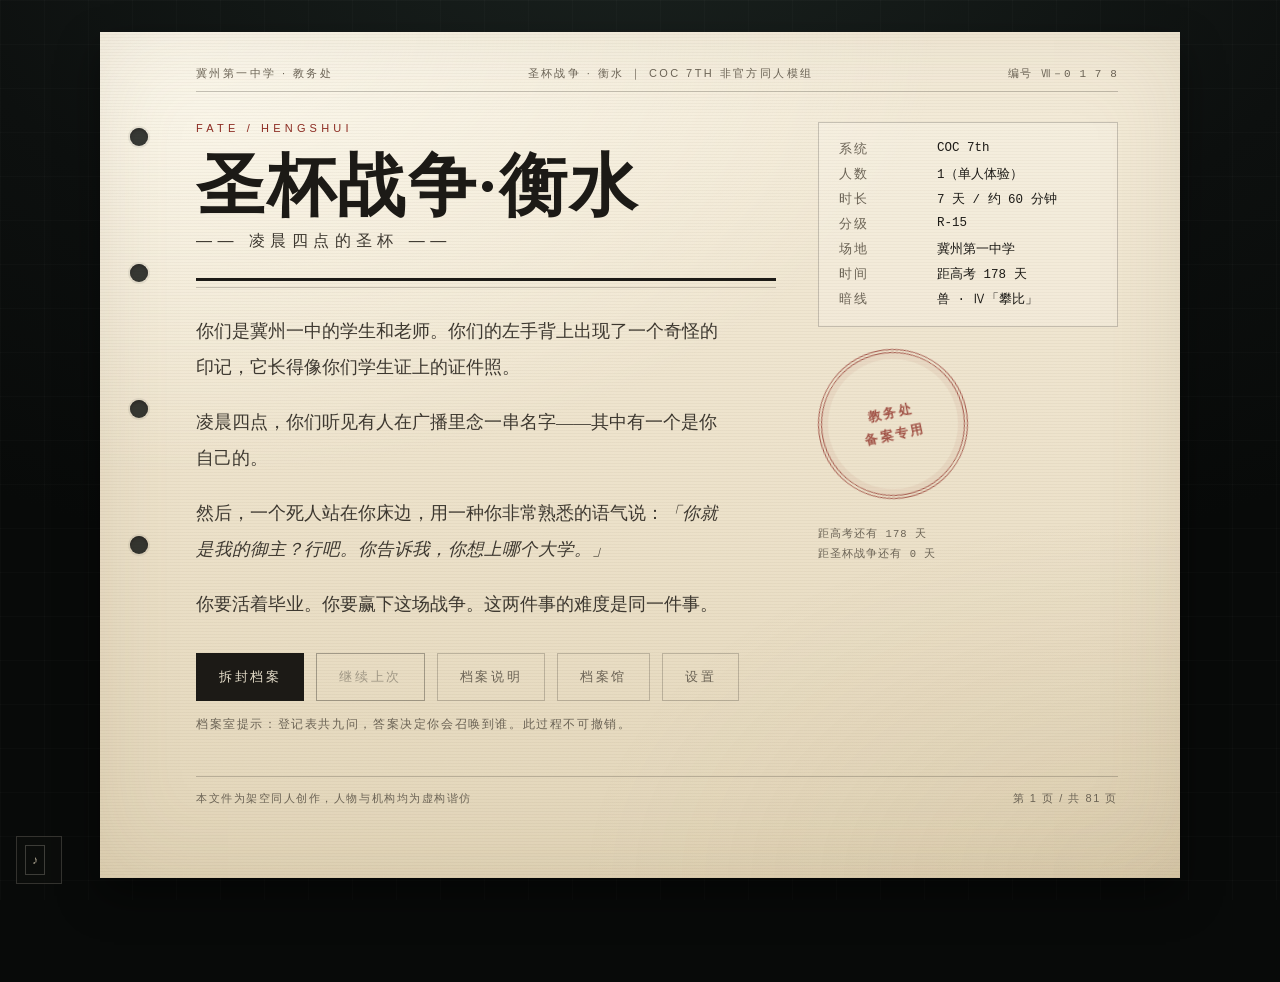
==== commit c21c2dee: "剧情扩容 / 共通线 / SAN 分档 / 故障演出 / 设置与关系页" ====
--- a/index.html
+++ b/index.html
@@ -8,6 +8,9 @@
 <title>圣杯战争 · 衡水：凌晨四点的圣杯</title>
 <link rel="stylesheet" href="assets/css/archive.css">
 <link rel="stylesheet" href="assets/css/avg.css">
+<link rel="stylesheet" href="assets/css/battle.css">
+<link rel="stylesheet" href="assets/css/ui.css">
+<link rel="stylesheet" href="assets/css/fx.css">
 </head>
 <body>
 <script>
@@ -51,8 +54,9 @@
           <div class="btn-row">
             <button class="btn btn--solid" id="btn-start">拆封档案</button>
             <button class="btn" id="btn-continue">继续上次</button>
-            <button class="btn btn--ghost" id="btn-about">档案说明</button>
+            <button class="btn btn--ghost" id="btn-about">档案说明</button>
             <button class="btn btn--ghost" id="btn-archive">档案馆</button>
+            <button class="btn btn--ghost" id="btn-settings">设置</button>
           </div>
           <div id="start-note" style="margin-top:16px;font-family:var(--hei);font-size:11.5px;letter-spacing:.14em;color:var(--ink-3)"></div>
         </div>
@@ -62,7 +66,7 @@
             <dl>
               <dt>系统</dt><dd>COC 7th</dd>
               <dt>人数</dt><dd>1（单人体验）</dd>
-              <dt>时长</dt><dd>7 天 / 约 40 分钟</dd>
+              <dt>时长</dt><dd>7 天 / 约 60 分钟</dd>
               <dt>分级</dt><dd>R-15</dd>
               <dt>场地</dt><dd>冀州第一中学</dd>
               <dt>时间</dt><dd>距高考 178 天</dd>
@@ -142,15 +146,24 @@
 <script src="js/data/story_a.js"></script>
 <script src="js/data/story_b.js"></script>
 <script src="js/data/summon.js"></script>
-<script src="js/data/map.js"></script>
-<script src="js/data/exam.js"></script>
+<script src="js/data/barks.js"></script>
+<script src="js/data/map.js"></script>
+<script src="js/data/exam.js"></script>
 <script src="js/data/npc_events.js"></script>
 <script src="js/data/codex.js"></script>
-<script src="js/data/endings.js"></script>
+<script src="js/data/endings.js"></script>
 <script src="js/data/endings_extra.js"></script>
+<script src="js/data/endings_more.js"></script>
+<script src="js/sfx.js"></script>
 <script src="js/audio.js"></script>
 <script src="js/avg.js"></script>
 <script src="js/data/bonds.js"></script>
+<script src="js/data/bonds_extra.js"></script>
+<script src="js/data/bonds_more.js"></script>
+<script src="js/data/flags.js"></script>
+<script src="js/data/night.js"></script>
+<script src="js/data/common.js"></script>
+<script src="js/data/expand.js"></script>
 <script src="js/engine.js"></script>
 <script src="js/battle.js"></script>
 <script src="js/ui.js"></script>
--- a/assets/css/archive.css
+++ b/assets/css/archive.css
@@ -575,61 +575,129 @@
   .map-grid { grid-template-columns: 1fr; }
   .mp-img { width: 64px; min-height: 64px; flex-basis: 64px; }
 }
-
-
-/* ---------- 模态：存档 / 档案馆 ---------- */
-.modal-layer {
-  position: fixed; inset: 0; z-index: 88; background: rgba(8,9,7,.72);
-  display: flex; align-items: center; justify-content: center; padding: 20px;
-  backdrop-filter: blur(3px);
-}
-.modal {
-  width: min(560px, 100%); max-height: 84vh; overflow: auto;
-  background: var(--paper); color: var(--ink); border: 1px solid var(--ink);
-  box-shadow: 0 24px 70px rgba(0,0,0,.55); padding: 22px 24px 18px;
-}
-.modal.wide { width: min(760px, 100%); }
-.modal .mk {
-  font-family: var(--mono); font-size: 10px; letter-spacing: .5em; color: var(--red);
-  border-bottom: 1px solid var(--line); padding-bottom: 10px; margin-bottom: 14px;
-}
-.slot-row {
-  display: flex; align-items: center; justify-content: space-between; gap: 14px;
-  width: 100%; text-align: left; font: inherit; color: inherit; cursor: pointer;
-  background: rgba(255,255,255,.24); border: 1px solid var(--line);
-  padding: 12px 14px; margin-bottom: 8px; transition: .18s;
-}
-.slot-row:hover { border-color: var(--ink); transform: translateY(-1px); }
-.slot-row.empty { opacity: .62; }
-.slot-row .sn { font-family: var(--serif); font-size: 14px; }
-.slot-row .st { font-family: var(--mono); font-size: 10.5px; color: var(--ink-3); letter-spacing: .06em; }
-.modal-foot { display: flex; gap: 10px; justify-content: flex-end; margin-top: 14px; }
-.ac-stat { font-family: var(--mono); font-size: 11px; letter-spacing: .08em; color: var(--ink-3); margin-bottom: 12px; }
-.ac-grid { display: grid; grid-template-columns: 1fr 1fr; gap: 8px; margin: 8px 0 16px; }
-.ac-card {
-  border: 1px solid var(--line); background: rgba(255,255,255,.22); padding: 8px 10px;
-}
-.ac-card b { display: block; font-family: var(--serif); font-size: 13.5px; }
-.ac-card span { font-family: var(--mono); font-size: 9.5px; color: var(--ink-3); letter-spacing: .1em; }
-.ac-card.locked { opacity: .45; }
-.ac-tip { font-size: 11px; color: var(--ink-3); margin-top: 10px; }
-
-
-/* ---------- 月考小游戏 ---------- */
-.exam-grade {
-  display: flex; gap: 16px; align-items: center; border: 2px solid var(--ink);
-  padding: 12px 16px; margin: 14px 0; background: rgba(255,255,255,.22);
-}
-.exam-grade b { font-family: var(--serif); font-size: 46px; line-height: .9; color: var(--red); }
-.exam-grade.g-A b, .exam-grade.g-B b { color: #2f6b3a; }
-.exam-grade span { font-size: 12.5px; line-height: 1.9; color: var(--ink-2); }
-.exam-list { margin: 8px 0 4px; }
-.exam-row {
-  display: grid; grid-template-columns: 20px 1fr; gap: 3px 10px;
-  border-bottom: 1px dashed var(--line); padding: 9px 0; font-size: 13px; line-height: 1.7;
-}
-.exam-row b { grid-row: span 3; font-family: var(--mono); font-size: 13px; }
-.exam-row.ok b { color: #2f6b3a; }
-.exam-row.no b { color: var(--red); }
-.exam-row i { font-style: normal; font-family: var(--mono); font-size: 10px; color: var(--ink-3); letter-spacing: .06em; }
-.exam-row em { font-style: normal; font-size: 11.5px; color: var(--ink-3); }
+
+
+/* ---------- 模态：存档 / 档案馆 ---------- */
+.modal-layer {
+  position: fixed; inset: 0; z-index: 88; background: rgba(8,9,7,.72);
+  display: flex; align-items: center; justify-content: center; padding: 20px;
+  backdrop-filter: blur(3px);
+}
+.modal {
+  width: min(560px, 100%); max-height: 84vh; overflow: auto;
+  background: var(--paper); color: var(--ink); border: 1px solid var(--ink);
+  box-shadow: 0 24px 70px rgba(0,0,0,.55); padding: 22px 24px 18px;
+}
+.modal.wide { width: min(760px, 100%); }
+.modal .mk {
+  font-family: var(--mono); font-size: 10px; letter-spacing: .5em; color: var(--red);
+  border-bottom: 1px solid var(--line); padding-bottom: 10px; margin-bottom: 14px;
+}
+.slot-row {
+  display: flex; align-items: center; justify-content: space-between; gap: 14px;
+  width: 100%; text-align: left; font: inherit; color: inherit; cursor: pointer;
+  background: rgba(255,255,255,.24); border: 1px solid var(--line);
+  padding: 12px 14px; margin-bottom: 8px; transition: .18s;
+}
+.slot-row:hover { border-color: var(--ink); transform: translateY(-1px); }
+.slot-row.empty { opacity: .62; }
+.slot-row .sn { font-family: var(--serif); font-size: 14px; }
+.slot-row .st { font-family: var(--mono); font-size: 10.5px; color: var(--ink-3); letter-spacing: .06em; }
+.modal-foot { display: flex; gap: 10px; justify-content: flex-end; margin-top: 14px; }
+.ac-stat { font-family: var(--mono); font-size: 11px; letter-spacing: .08em; color: var(--ink-3); margin-bottom: 12px; }
+.ac-grid { display: grid; grid-template-columns: 1fr 1fr; gap: 8px; margin: 8px 0 16px; }
+.ac-card {
+  border: 1px solid var(--line); background: rgba(255,255,255,.22); padding: 8px 10px;
+}
+.ac-card b { display: block; font-family: var(--serif); font-size: 13.5px; }
+.ac-card span { font-family: var(--mono); font-size: 9.5px; color: var(--ink-3); letter-spacing: .1em; }
+.ac-card.locked { opacity: .45; }
+.ac-tip { font-size: 11px; color: var(--ink-3); margin-top: 10px; }
+
+
+/* ---------- 月考小游戏 ---------- */
+.exam-grade {
+  display: flex; gap: 16px; align-items: center; border: 2px solid var(--ink);
+  padding: 12px 16px; margin: 14px 0; background: rgba(255,255,255,.22);
+}
+.exam-grade b { font-family: var(--serif); font-size: 46px; line-height: .9; color: var(--red); }
+.exam-grade.g-A b, .exam-grade.g-B b { color: #2f6b3a; }
+.exam-grade span { font-size: 12.5px; line-height: 1.9; color: var(--ink-2); }
+.exam-list { margin: 8px 0 4px; }
+.exam-row {
+  display: grid; grid-template-columns: 20px 1fr; gap: 3px 10px;
+  border-bottom: 1px dashed var(--line); padding: 9px 0; font-size: 13px; line-height: 1.7;
+}
+.exam-row b { grid-row: span 3; font-family: var(--mono); font-size: 13px; }
+.exam-row.ok b { color: #2f6b3a; }
+.exam-row.no b { color: var(--red); }
+.exam-row i { font-style: normal; font-family: var(--mono); font-size: 10px; color: var(--ink-3); letter-spacing: .06em; }
+.exam-row em { font-style: normal; font-size: 11.5px; color: var(--ink-3); }
+
+
+/* 决定面板 */
+.dec-item {
+  font-family: var(--hei); font-size: 12px; letter-spacing: .06em; line-height: 1.9;
+  padding-left: 12px; position: relative; color: var(--ink-2); margin-bottom: 2px;
+}
+.dec-item::before {
+  content: '·'; position: absolute; left: 2px; color: var(--red); font-weight: 700;
+}
+
+/* 每日过场 */
+.day-card {
+  position: fixed; inset: 0; z-index: 92; background: #0a0908;
+  display: flex; flex-direction: column; align-items: center; justify-content: center;
+  gap: 10px; animation: dayIn .5s ease both;
+}
+.day-card.out { animation: dayOut .6s ease both; }
+.day-card .dn {
+  font-family: var(--serif); font-weight: 900; font-size: clamp(40px, 9vw, 110px);
+  letter-spacing: .1em; color: #f2ead9;
+  text-shadow: 0 0 60px rgba(178,58,46,.45);
+}
+.day-card .dt {
+  font-family: var(--hei); font-size: 12px; letter-spacing: .4em; color: rgba(232,224,204,.62);
+}
+.day-card .dl {
+  font-family: var(--mono); font-size: 10.5px; letter-spacing: .24em; color: rgba(232,224,204,.34);
+}
+@keyframes dayIn { from { opacity: 0 } to { opacity: 1 } }
+@keyframes dayOut { to { opacity: 0 } }
+
+
+/* ==========================================================================
+   手机适配补丁（真机 420×933 / 412×915 等窄屏）
+   目的：正文可读、触控目标够大、底部不被浏览器工具栏压住、配图不占满整屏
+   ========================================================================== */
+@media (max-width: 960px) {
+  /* 正文：实测过 14.4px 偏小，统一顶到 16px，行高略收一点换行数 */
+  /* 注意：部分手机浏览器开了「网页字号 90%」，实测 16px 会显示成 14.4px。
+     这里按 16.5px 给，90% 下约 14.85px，100% 下 16.5px，两头都能读。 */
+  .paper .prose,
+  .paper .prose p,
+  .prose .typed { font-size: 16.5px; line-height: 1.95; }
+
+  /* 底部留白要同时算上浏览器工具栏和安全区，否则最后的按钮永远差一截 */
+  #app { padding-bottom: calc(104px + env(safe-area-inset-bottom)); }
+  .screen { padding-bottom: calc(12px + env(safe-area-inset-bottom)); }
+
+  /* 触控目标：选项和按钮不小于 48px */
+  .choice { min-height: 58px; }
+  .btn { min-height: 48px; display: inline-flex; align-items: center; justify-content: center; }
+
+  /* 场景配图别一屏占满，正文要能露出来 */
+  .scene-img img { max-height: 42vh; object-fit: cover; }
+
+  /* 选项里的长标签允许换行（之前 nowrap 会把字挤出屏幕） */
+  .choice, .choice span, .choice .sub { white-space: normal; }
+
+  /* 抽屉展开时盖住底部操作区，加一层内边距避免误触 */
+  .side.open { padding-bottom: calc(20px + env(safe-area-inset-bottom)); }
+}
+
+@media (max-width: 430px) {
+  .paper .prose, .paper .prose p, .prose .typed { font-size: 16.5px; line-height: 1.92; }
+  .doc-head { font-size: 9px; }
+  .scene-img img { max-height: 36vh; }
+}
--- a/assets/css/avg.css
+++ b/assets/css/avg.css
@@ -616,3 +616,114 @@
   40% { opacity: .95; transform: scale(1.02); filter: blur(2px) }
   100% { opacity: 1; transform: scale(1); filter: none }
 }
+
+
+/* ---------- 演出增强：关键词 / 骰子 / 情绪反馈 ---------- */
+.kw {
+  font-style: normal; color: var(--red); letter-spacing: .04em;
+  text-shadow: 0 0 14px rgba(178,58,46,.18);
+}
+.kw + .kw { margin-left: 1px; }
+
+.dice .rollnum { display: inline-block; min-width: 2.2em; text-align: center; transition: color .2s; }
+.dice .rollnum.ok { color: #2f6b3a; }
+.dice .rollnum.no { color: var(--red); }
+
+/* SAN 大跌：耳鸣 + 视野发白 */
+body.fx-san-hit::after {
+  content: ''; position: fixed; inset: 0; z-index: 70; pointer-events: none;
+  background: radial-gradient(circle at 50% 50%, rgba(255,255,255,.0) 30%, rgba(255,255,255,.55) 100%);
+  animation: sanHit .9s ease-out both;
+  backdrop-filter: blur(0px);
+}
+@keyframes sanHit {
+  0% { opacity: 0; backdrop-filter: blur(0px) }
+  22% { opacity: .9; backdrop-filter: blur(2.4px) }
+  100% { opacity: 0; backdrop-filter: blur(0px) }
+}
+
+/* 曝光上升：红色边缘脉冲 */
+body.fx-exp-hit::before {
+  content: ''; position: fixed; inset: 0; z-index: 69; pointer-events: none;
+  box-shadow: inset 0 0 120px rgba(178,58,46,.55);
+  animation: expPulse .9s ease-out both;
+}
+@keyframes expPulse { 0% { opacity: 0 } 30% { opacity: 1 } 100% { opacity: 0 } }
+
+/* 兽上涨：底部渗上来的暗红 */
+body.fx-beast-hit::after {
+  content: ''; position: fixed; left: 0; right: 0; bottom: 0; height: 42vh; z-index: 68;
+  pointer-events: none;
+  background: linear-gradient(0deg, rgba(120,20,14,.55), transparent 78%);
+  animation: beastRise .92s ease-out both;
+}
+@keyframes beastRise { 0% { opacity: 0; transform: translateY(18%) } 40% { opacity: 1 } 100% { opacity: 0; transform: translateY(0) } }
+
+
+/* ---------- 从者插话 ---------- */
+.bark {
+  display: flex; gap: 10px; align-items: baseline;
+  margin: 4px 0 18px; padding: 9px 12px 9px 14px;
+  border-left: 2px solid var(--red);
+  background: rgba(178,58,46,.045);
+  opacity: 0; transform: translateY(6px);
+  transition: opacity .5s ease, transform .5s ease;
+}
+.bark.on { opacity: 1; transform: none; }
+.bark .bhead {
+  font-family: var(--mono); font-size: 9.5px; letter-spacing: .22em;
+  color: var(--red); white-space: nowrap; padding-top: 2px;
+}
+.bark .btalk { font-family: var(--serif); font-size: 14.5px; line-height: 1.95; color: var(--ink); }
+
+
+/* ---------- 常态氛围：SAN 低 / 兽近 / 曝光高 ---------- */
+body.low-san #story-root { filter: saturate(.72) contrast(1.04); }
+body.low-san .paper { animation: lowSanBreath 5.2s ease-in-out infinite; }
+@keyframes lowSanBreath {
+  0%, 100% { box-shadow: inset 0 0 0 rgba(178,58,46,0); }
+  50% { box-shadow: inset 0 0 90px rgba(178,58,46,.10); }
+}
+body.beast-near .paper::after {
+  content: ''; position: fixed; inset: 0; pointer-events: none; z-index: 3;
+  background: radial-gradient(circle at 50% 120%, rgba(120,20,14,.22), transparent 58%);
+}
+body.exp-hot .scene-img::before {
+  animation-duration: 3.2s;
+}
+
+
+/* ---------- 对白段落：整段是台词时换一种排法 ---------- */
+.prose p.dialogue {
+  margin: 20px 0 20px 6px;
+  padding-left: 14px;
+  border-left: 2px solid rgba(178,58,46,.55);
+  font-size: 17px; line-height: 2.05;
+  color: var(--ink);
+  letter-spacing: .02em;
+}
+.prose p.dialogue::before {
+  content: ''; position: absolute;
+}
+
+/* ---------- 战斗飘字 ---------- */
+.dmgfloat {
+  position: absolute; z-index: 9;
+  font-family: var(--serif); font-weight: 900;
+  font-size: clamp(22px, 3vw, 40px); letter-spacing: .02em;
+  color: #e8b04a;
+  text-shadow: 0 2px 12px rgba(0,0,0,.75);
+  pointer-events: none;
+  animation: dmgFloat .9s cubic-bezier(.2,.9,.2,1) both;
+}
+.dmgfloat.foe { right: 12%; top: 26%; }
+.dmgfloat.me { left: 18%; bottom: 40%; color: #c8483a; }
+@keyframes dmgFloat {
+  0% { opacity: 0; transform: translateY(10px) scale(.8) }
+  18% { opacity: 1; transform: translateY(-6px) scale(1.12) }
+  100% { opacity: 0; transform: translateY(-46px) scale(1) }
+}
+
+/* 战斗：受击时画面轻微顿一下 */
+.bside.foe.hit { animation: foeHit .26s steps(2) 2; }
+@keyframes foeHit { 0% { transform: translateX(0) } 50% { transform: translateX(6px) } 100% { transform: translateX(0) } }
--- a/assets/css/battle.css
+++ b/assets/css/battle.css
@@ -0,0 +1,226 @@
+/* ============================================================================
+ * 战斗特效层 · battle.css
+ * 交接画面里每一手都要有对应的动作：交手（刀光）、架住（护体环）、读招（扫视线）、
+ * 受伤（红闪 + 抖）、撤（烟）、破绽（裂字）、蓄力（红光）、替身（白闪）。
+ * 全部是 .bstage 里的临时节点，播完由 ui.js 摘掉。
+ * ==========================================================================*/
+
+/* ---------- 面板：五个动作 ---------- */
+.bmenu.five { grid-template-columns: repeat(5, 1fr); }
+.bmenu.five .btn { padding: 11px 4px; font-size: 12px; letter-spacing: .08em; white-space: nowrap; }
+.bmenu.five .btn small {
+  display: inline; font-family: var(--mono); font-size: 9.5px;
+  letter-spacing: .06em; opacity: .6; margin-left: 3px;
+}
+.bmenu.busy { pointer-events: none; opacity: .45; }
+
+/* 预兆：它这一手要干什么（读招之后才会变成明确文字） */
+.bintent {
+  margin-top: 8px; padding: 5px 8px;
+  font-family: var(--hei); font-size: 10.5px; line-height: 1.6; letter-spacing: .06em;
+  color: rgba(232,224,204,.62);
+  border-left: 2px solid rgba(178,58,46,.55);
+  background: linear-gradient(90deg, rgba(178,58,46,.16), transparent);
+  text-align: left; max-width: 100%;
+}
+.bintent.known { color: #f0d9a8; border-left-color: #e0a03c; }
+
+/* 破绽：三层，满层下一次交手必中 */
+.bstagger { display: flex; gap: 4px; justify-content: flex-end; margin-top: 5px; }
+.bstagger i {
+  width: 12px; height: 4px; background: rgba(232,224,204,.2);
+  transition: background .2s, box-shadow .2s;
+}
+.bstagger i.on { background: #e0a03c; box-shadow: 0 0 8px rgba(224,160,60,.85); }
+
+.bbond {
+  font-family: var(--mono); font-size: 9px; letter-spacing: .14em;
+  color: #e0a03c; margin-left: 6px; opacity: .85;
+}
+
+/* ---------- 通用特效容器 ---------- */
+.bfx {
+  position: absolute; inset: 0; z-index: 6; pointer-events: none;
+  overflow: hidden;
+}
+
+/* 交手：两道刀光交叉扫过 */
+.bfx.slash i {
+  position: absolute; left: 50%; top: 50%; width: 150%; height: 3px;
+  background: linear-gradient(90deg, transparent, rgba(255,246,224,.95) 30%, rgba(255,246,224,.95) 70%, transparent);
+  transform-origin: 50% 50%;
+  animation: slashSweep .34s cubic-bezier(.2,.9,.2,1) both;
+  filter: drop-shadow(0 0 10px rgba(255,238,200,.9));
+}
+.bfx.slash i:nth-child(1) { transform: translate(-50%,-50%) rotate(-32deg) scaleX(0); }
+.bfx.slash i:nth-child(2) { transform: translate(-50%,-50%) rotate(28deg) scaleX(0); animation-delay: .07s; height: 2px; opacity: .8; }
+@keyframes slashSweep {
+  0% { opacity: 0; }
+  18% { opacity: 1; }
+  52% { opacity: .95; }
+  100% { opacity: 0; }
+}
+.bfx.slash.crit i { height: 6px; background: linear-gradient(90deg, transparent, #ffd9a0 20%, #ff5a3c 50%, #ffd9a0 80%, transparent); }
+.bfx.slash.soft i { height: 2px; opacity: .7; }
+.bfx.critword {
+  display: flex; align-items: center; justify-content: center;
+  font-family: var(--serif); font-size: clamp(34px, 9vw, 84px); letter-spacing: .3em;
+  color: #b23a2e; text-shadow: 0 0 30px rgba(178,58,46,.8);
+  animation: critPop .8s cubic-bezier(.16,.9,.24,1) both;
+}
+@keyframes critPop {
+  0% { opacity: 0; transform: scale(1.9); filter: blur(10px); }
+  24% { opacity: 1; transform: scale(1); filter: none; }
+  74% { opacity: 1; }
+  100% { opacity: 0; transform: scale(1.04); }
+}
+
+/* 架住：护体环 */
+.bfx.guardring i {
+  position: absolute; left: 12%; bottom: 34vh; width: min(34vw, 320px); height: min(34vw, 320px);
+  border-radius: 50%;
+  border: 2px solid rgba(150,210,240,.8);
+  box-shadow: 0 0 34px rgba(120,190,230,.55), inset 0 0 34px rgba(120,190,230,.35);
+  animation: guardPulse .68s ease-out both;
+}
+@keyframes guardPulse {
+  0% { opacity: 0; transform: scale(.35); }
+  26% { opacity: 1; transform: scale(1); }
+  100% { opacity: 0; transform: scale(1.18); }
+}
+.bside.me.braced .msprite { filter: brightness(1.22) contrast(1.12) drop-shadow(0 0 26px rgba(120,190,230,.7)); transform: translateY(-4px); }
+
+/* 读招：一条扫视线从上到下 */
+.bfx.scanline i {
+  position: absolute; left: -4%; right: -4%; height: 12vh; top: -12vh;
+  background: linear-gradient(180deg, transparent, rgba(224,160,60,.42), rgba(255,246,220,.9), rgba(224,160,60,.42), transparent);
+  mix-blend-mode: screen; animation: scanDown .78s ease-in-out both;
+}
+@keyframes scanDown {
+  0% { transform: translateY(0); opacity: 0; }
+  12% { opacity: 1; }
+  84% { opacity: 1; }
+  100% { transform: translateY(120vh); opacity: 0; }
+}
+
+/* 受伤：红色边缘 + 抖动 */
+.bfx.hurthit {
+  background: radial-gradient(circle at 50% 55%, transparent 40%, rgba(178,58,46,.55) 100%);
+  animation: hurtFlash .46s ease-out both;
+}
+.bfx.hurthit.heavy { background: radial-gradient(circle at 50% 55%, transparent 28%, rgba(178,20,14,.78) 100%); }
+@keyframes hurtFlash { 0% { opacity: .95 } 60% { opacity: .5 } 100% { opacity: 0 } }
+
+.bfx.allyflash { background: rgba(150,210,240,.16); animation: hurtFlash .4s ease-out both; }
+
+.bfx.missword, .bfx.blocked, .bfx.phaseword, .bfx.standflash {
+  display: flex; align-items: center; justify-content: center;
+  font-family: var(--serif); letter-spacing: .34em;
+  color: rgba(232,224,204,.72);
+  animation: missFade .8s ease both;
+}
+.bfx.missword { font-size: clamp(20px, 4.4vw, 40px); }
+.bfx.blocked { font-size: clamp(18px, 3.8vw, 34px); color: #b23a2e; }
+.bfx.phaseword { font-size: clamp(30px, 8vw, 72px); color: #e0a03c; text-shadow: 0 0 30px rgba(224,160,60,.8); }
+.bfx.standflash {
+  font-size: clamp(28px, 7vw, 64px); color: #fff6e0;
+  background: rgba(255,246,224,.12);
+  text-shadow: 0 0 40px rgba(255,246,224,.9);
+}
+@keyframes missFade { 0% { opacity: 0; transform: translateY(8px) } 18% { opacity: 1; transform: none } 100% { opacity: 0 } }
+
+/* 撤：一团烟 */
+.bfx.smoke i {
+  position: absolute; left: 8%; bottom: 30vh; width: 40vw; height: 40vw; max-width: 420px; max-height: 420px;
+  border-radius: 50%; background: radial-gradient(circle, rgba(210,200,180,.5), transparent 66%);
+  animation: smokeUp .95s ease-out both;
+}
+.bfx.smoke i:nth-child(2) { animation-delay: .1s; left: 14%; bottom: 36vh; }
+.bfx.smoke i:nth-child(3) { animation-delay: .2s; left: 2%; bottom: 26vh; }
+@keyframes smokeUp {
+  0% { opacity: 0; transform: scale(.4) translateY(20px); }
+  30% { opacity: .8; }
+  100% { opacity: 0; transform: scale(1.5) translateY(-40px); }
+}
+
+/* 蓄力：敌方脚下亮红光 */
+.bfx.chargeglow {
+  background: radial-gradient(circle at 72% 44%, rgba(178,58,46,.34), transparent 56%);
+  animation: chargeBreath 1.2s ease-in-out both;
+}
+@keyframes chargeBreath { 0% { opacity: 0 } 40% { opacity: 1 } 100% { opacity: .35 } }
+.bside.foe.charging .fsprite { filter: drop-shadow(0 0 34px rgba(178,58,46,.9)) contrast(1.2); }
+
+/* 舞台抖动 */
+.bstage.shake { animation: bshake .28s linear; }
+.bstage.shake-hard { animation: bshakeHard .46s linear; }
+@keyframes bshake {
+  0%,100% { transform: translate(0,0) }
+  25% { transform: translate(-4px,2px) }
+  50% { transform: translate(4px,-2px) }
+  75% { transform: translate(-2px,-2px) }
+}
+@keyframes bshakeHard {
+  0%,100% { transform: translate(0,0) }
+  16% { transform: translate(-12px,6px) }
+  32% { transform: translate(10px,-8px) }
+  48% { transform: translate(-8px,-6px) }
+  64% { transform: translate(7px,7px) }
+  82% { transform: translate(-4px,3px) }
+}
+
+/* ---------- 档案夹：羁绊进度条 ---------- */
+.bondbar { display: flex; gap: 6px; margin: 8px 0 10px; }
+.bondbar i {
+  flex: 1; height: 5px; background: rgba(28,26,22,.14);
+  border: 1px solid rgba(28,26,22,.2);
+}
+.bondbar i.on { background: linear-gradient(90deg, #b23a2e, #e0a03c); border-color: #b23a2e; }
+.dec-item.done { color: var(--ink); }
+
+/* 夜间行动提示 */
+.night-tip {
+  margin-top: 18px; font-family: var(--hei); font-size: 11px;
+  letter-spacing: .12em; color: var(--ink-3);
+}
+.night-extra {
+  display: inline-block; margin: 2px 0 12px; padding: 4px 10px;
+  border-left: 3px solid var(--red); background: rgba(140,43,34,.06);
+  font-family: var(--hei); font-size: 11px; letter-spacing: .12em; color: var(--red);
+}
+
+/* ---------- 档案馆：成就 ---------- */
+.ac-achs { display: grid; grid-template-columns: 1fr 1fr; gap: 8px 16px; margin-bottom: 6px; }
+.ac-ach { padding: 8px 10px; border-left: 2px solid rgba(28,26,22,.16); }
+.ac-ach.on { border-left-color: #b23a2e; background: rgba(178,58,46,.05); }
+.ac-ach b { display: block; font-family: var(--hei); font-size: 12px; letter-spacing: .08em; color: var(--ink-3); }
+.ac-ach.on b { color: var(--ink); }
+.ac-ach span { display: block; margin-top: 3px; font-size: 11.5px; line-height: 1.7; color: var(--ink-3); }
+@media (max-width: 720px) { .ac-achs { grid-template-columns: 1fr; } }
+
+/* ---------- 手机端：立绘不再互相压住 ---------- */
+@media (max-width: 960px) {
+  .bmenu.five { grid-template-columns: repeat(3, 1fr); }
+  .bmenu.five .btn:nth-child(4), .bmenu.five .btn:nth-child(5) { grid-column: span 1; }
+  .bside.foe { top: 8vh; right: 2vw; width: 40vw; padding-right: 1.5vw; }
+  .bside.me { bottom: 38vh; left: 2vw; width: 30vw; }
+  .bside.me .msprite { max-height: 16vh; }
+  .bside.foe .fsprite { height: 26vh; }
+  .bside .bname {
+    font-size: 12px; letter-spacing: .02em;
+    white-space: nowrap; overflow: hidden; text-overflow: ellipsis;
+  }
+  .bside .bsub { font-size: 8.5px; letter-spacing: .04em; }
+  .bside .bnum { font-size: 9px; }
+  .bintent { font-size: 9.5px; padding: 4px 6px; }
+  .bbox { padding: 10px 12px calc(12px + env(safe-area-inset-bottom)); }
+  .bmenu.five .btn { padding: 9px 3px; font-size: 11px; }
+  .bfx.guardring i { bottom: 40vh; left: 4vw; width: 44vw; height: 44vw; }
+  .bfx.smoke i { bottom: 36vh; width: 60vw; height: 60vw; }
+}
+
+@media (max-width: 520px) {
+  .bmenu.five { grid-template-columns: repeat(3, 1fr); gap: 6px; }
+  .bside.me { bottom: 42vh; }
+  .bside.foe { width: 44vw; }
+}
--- a/assets/css/ui.css
+++ b/assets/css/ui.css
@@ -0,0 +1,82 @@
+/* ============================================================================
+ * 界面层 · ui.css
+ * 设置页、关系档案、档案夹标签换行，以及一些共用的小控件。
+ * 与 battle.css 分开：那边是战斗演出，这边是「面板」。
+ * ==========================================================================*/
+
+/* ---------- 档案夹标签：现在有八个，排成 4 + 4 ---------- */
+.tabs { flex-wrap: wrap; }
+.tabs button { flex: 1 1 22%; min-width: 44px; }
+.tab-panel .rel-grid { margin-bottom: 4px; }
+
+/* ---------- 关系档案 ---------- */
+.rel-grid { display: grid; grid-template-columns: 1fr 1fr; gap: 8px; }
+.rel-card {
+  padding: 9px 10px; border: 1px solid var(--line);
+  background: rgba(255,255,255,.28); position: relative;
+}
+.rel-card b { display: block; font-size: 14px; letter-spacing: .04em; color: var(--ink); }
+.rel-card .rel-st {
+  display: inline-block; margin-top: 4px; font-family: var(--hei);
+  font-size: 10px; letter-spacing: .12em; color: var(--ink-3);
+  border-bottom: 1px solid var(--line);
+}
+.rel-card i {
+  display: block; margin-top: 5px; font-style: normal;
+  font-family: var(--mono); font-size: 9.5px; letter-spacing: .06em; color: var(--ink-3);
+}
+.rel-card.me { border-left: 3px solid var(--red); background: rgba(140,43,34,.05); }
+.rel-card.gone { opacity: .5; }
+.rel-card.gone b { text-decoration: line-through; }
+.rel-card.beat { border-left: 3px solid #b23a2e; }
+.rel-card.ally { border-left: 3px solid var(--green); }
+.rel-card.met { border-left: 3px solid var(--blue); }
+
+@media (max-width: 420px) { .rel-grid { grid-template-columns: 1fr; } }
+
+/* ---------- 设置页 ---------- */
+.set-modal { max-width: 640px; }
+.set-sec { padding: 4px 0 10px; border-bottom: 1px dashed var(--line); }
+.set-sec:last-of-type { border-bottom: 0; }
+.set-sec h5 { margin: 12px 0 8px; font-family: var(--hei); font-size: 10.5px; letter-spacing: .22em; color: var(--red); }
+.set-row {
+  display: flex; align-items: center; gap: 12px;
+  padding: 7px 0; font-size: 13px; color: var(--ink-2);
+}
+.set-row > span { flex: 1; min-width: 0; }
+.set-row input[type=range] { width: 150px; accent-color: #b23a2e; }
+.set-row b { font-family: var(--mono); font-size: 11px; color: var(--ink-3); width: 28px; text-align: right; }
+.set-tip { margin: 2px 0 6px; font-size: 11px; line-height: 1.7; color: var(--ink-3); }
+
+.set-slot {
+  display: flex; align-items: center; gap: 8px;
+  padding: 8px 0; border-bottom: 1px solid var(--line); font-size: 12px;
+}
+.set-slot .sn { font-family: var(--hei); letter-spacing: .1em; color: var(--ink-3); white-space: nowrap; }
+.set-slot .st { flex: 1; min-width: 0; overflow: hidden; text-overflow: ellipsis; white-space: nowrap; color: var(--ink-2); }
+
+.mini {
+  appearance: none; border: 1px solid var(--line); background: rgba(255,255,255,.4);
+  font-family: var(--hei); font-size: 10.5px; letter-spacing: .1em; color: var(--ink-2);
+  padding: 5px 10px; cursor: pointer; white-space: nowrap;
+}
+.mini:hover { border-color: var(--ink); color: var(--ink); }
+.mini.on { background: var(--ink); color: #f4ecda; border-color: var(--ink); }
+.mini.danger { color: #8c2b22; border-color: rgba(140,43,34,.4); }
+.mini[disabled] { opacity: .35; cursor: default; }
+
+.switch {
+  appearance: none; border: 1px solid var(--line); background: rgba(255,255,255,.4);
+  min-width: 52px; padding: 5px 10px; cursor: pointer;
+  font-family: var(--hei); font-size: 11px; letter-spacing: .12em; color: var(--ink-3);
+}
+.switch.on { background: #2f6b3a; border-color: #2f6b3a; color: #f4ecda; }
+
+.seg { display: flex; gap: 6px; flex-wrap: wrap; }
+
+@media (max-width: 560px) {
+  .set-row { flex-wrap: wrap; gap: 6px 10px; }
+  .set-row input[type=range] { width: 100%; }
+  .set-slot { flex-wrap: wrap; }
+  .set-slot .st { white-space: normal; }
+}
--- a/assets/css/fx.css
+++ b/assets/css/fx.css
@@ -0,0 +1,180 @@
+/* ============================================================================
+ * 故障与扭曲 · fx.css
+ * 两件事：
+ *   1. 四种新的全屏演出（溶解 / 雪花 / 镜像 / 渗色）
+ *   2. SAN 分档带来的画面变化 —— 精神越低，字越不老实
+ * ==========================================================================*/
+
+/* ---------- 溶解 ---------- */
+.fx-dissolve { background: #08090a !important; }
+.fx-dissolve .grain {
+  position: absolute; inset: 0; opacity: .06; mix-blend-mode: screen;
+  background: url(assets/img/glitch/tex_noise_b.png) repeat;
+  background-size: 460px auto;
+}
+.fx-dissolve .diss {
+  position: relative; z-index: 2; max-width: 780px; padding: 0 6vw;
+  font-family: var(--serif); color: #efe6d2;
+}
+.fx-dissolve .dl {
+  margin: 0 0 18px; font-size: clamp(15px, 2.4vw, 22px);
+  line-height: 2.1; letter-spacing: .04em;
+}
+.fx-dissolve .dl span {
+  display: inline-block; opacity: 0;
+  animation: dchar 3.4s cubic-bezier(.2,.7,.2,1) forwards;
+}
+@keyframes dchar {
+  0% { opacity: 0; transform: translateY(-10px); filter: blur(6px); }
+  14% { opacity: 1; transform: none; filter: none; }
+  70% { opacity: .96; }
+  100% { opacity: .6; transform: translateY(5px) scale(.998); filter: blur(.6px); }
+}
+.fx-dissolve .hint {
+  position: absolute; bottom: 6vh; left: 0; right: 0; text-align: center;
+  font-family: var(--hei); font-size: 11px; letter-spacing: .3em; color: rgba(232,224,204,.3);
+}
+
+/* ---------- 雪花 ---------- */
+.fx-static { background: #08080a !important; overflow: hidden; }
+.fx-static .noise {
+  position: absolute; inset: -20%;
+  background: #9a9a9a;
+  filter: url(#noiseF) contrast(2.4) brightness(.5);
+  opacity: .55; mix-blend-mode: screen;
+  animation: noiseJitter .09s steps(2) infinite;
+}
+@keyframes noiseJitter {
+  0% { transform: translate(0,0) }
+  50% { transform: translate(-2%,1%) }
+  100% { transform: translate(1%,-1%) }
+}
+.fx-static .scan {
+  position: absolute; inset: 0;
+  background: repeating-linear-gradient(0deg, rgba(0,0,0,.55) 0 2px, transparent 2px 4px);
+  animation: scanRoll 1.1s linear infinite;
+}
+@keyframes scanRoll { from { transform: translateY(0) } to { transform: translateY(8px) } }
+.fx-static .bleed {
+  position: absolute; inset: 0;
+  background: radial-gradient(circle at 50% 50%, transparent 38%, rgba(140,26,18,.4) 100%);
+  animation: staticBreath 1.6s ease-in-out infinite;
+}
+@keyframes staticBreath { 0%,100% { opacity: .35 } 50% { opacity: .85 } }
+.fx-static .msg {
+  position: relative; z-index: 3; font-family: var(--serif);
+  font-size: clamp(22px, 5vw, 44px); letter-spacing: .4em; color: #f0e6d0;
+  text-shadow: 2px 0 rgba(178,58,46,.8), -2px 0 rgba(60,140,160,.7);
+  animation: msgFlick 1.4s steps(3) infinite;
+}
+@keyframes msgFlick { 0%,100% { opacity: 1 } 45% { opacity: .55 } 60% { opacity: .9 } }
+.fx-static .hint {
+  position: absolute; bottom: 6vh; left: 0; right: 0; text-align: center; z-index: 3;
+  font-family: var(--hei); font-size: 11px; letter-spacing: .3em; color: rgba(232,224,204,.4);
+}
+
+/* ---------- 镜像 ---------- */
+.fx-mirror { background: #060607 !important; overflow: hidden; }
+.fx-mirror .half {
+  position: absolute; top: 0; bottom: 0; width: 50%;
+  display: flex; align-items: center; justify-content: center; overflow: hidden;
+}
+.fx-mirror .half.l { left: 0; justify-content: flex-end; padding-right: 2.2vw; }
+.fx-mirror .half.r { right: 0; justify-content: flex-start; padding-left: 2.2vw; }
+.fx-mirror .half span {
+  font-family: var(--serif); font-size: clamp(28px, 6vw, 66px);
+  letter-spacing: .2em; white-space: nowrap; color: #f2e8d4;
+}
+.fx-mirror .half.l span { animation: mirrorInL 1.1s cubic-bezier(.16,.9,.24,1) both; }
+.fx-mirror .half.r span { transform: scaleX(-1); color: #d9c9a8; opacity: .72;
+  animation: mirrorInR 1.1s .08s cubic-bezier(.16,.9,.24,1) both; }
+@keyframes mirrorInL { from { opacity: 0; filter: blur(12px) } to { opacity: 1; filter: none } }
+@keyframes mirrorInR { from { opacity: 0; filter: blur(12px) } to { opacity: .72; filter: none } }
+.fx-mirror .seam {
+  position: absolute; left: 50%; top: 0; bottom: 0; width: 2px;
+  background: linear-gradient(180deg, transparent, rgba(178,58,46,.9), transparent);
+  box-shadow: 0 0 26px rgba(178,58,46,.7);
+  animation: seamPulse 2.2s ease-in-out infinite;
+}
+@keyframes seamPulse { 0%,100% { opacity: .5 } 50% { opacity: 1 } }
+.fx-mirror .hint {
+  position: absolute; bottom: 6vh; left: 0; right: 0; text-align: center;
+  font-family: var(--hei); font-size: 11px; letter-spacing: .3em; color: rgba(232,224,204,.35);
+}
+
+/* ---------- 渗色 ---------- */
+.fx-bleed { background: #0a0808 !important; overflow: hidden; }
+.fx-bleed .edge {
+  position: absolute; background: radial-gradient(circle, rgba(150,24,16,.9), transparent 70%);
+  filter: blur(24px);
+}
+.fx-bleed .e1 { left: -20%; top: -20%; width: 60%; height: 60%; animation: bleedIn 1.8s ease-out both; }
+.fx-bleed .e2 { right: -20%; top: -10%; width: 55%; height: 55%; animation: bleedIn 1.8s .1s ease-out both; }
+.fx-bleed .e3 { left: -10%; bottom: -20%; width: 55%; height: 55%; animation: bleedIn 1.8s .2s ease-out both; }
+.fx-bleed .e4 { right: -20%; bottom: -20%; width: 60%; height: 60%; animation: bleedIn 1.8s .3s ease-out both; }
+@keyframes bleedIn { from { opacity: 0; transform: scale(.6) } to { opacity: .8; transform: scale(1) } }
+.fx-bleed .msg {
+  position: relative; z-index: 2; font-family: var(--serif);
+  font-size: clamp(18px, 3.4vw, 30px); letter-spacing: .3em; color: #e8dcc4;
+}
+.fx-bleed .hint {
+  position: absolute; bottom: 6vh; left: 0; right: 0; text-align: center;
+  font-family: var(--hei); font-size: 11px; letter-spacing: .3em; color: rgba(232,224,204,.3);
+}
+
+/* ============================================================================
+ * SAN 分档：字开始不老实
+ * 三档以下才动，一档只是一点点色差，不干扰阅读。
+ * ==========================================================================*/
+body.san-1 #story-root .prose { filter: saturate(.94); }
+body.san-1 .paper { box-shadow: inset 0 0 40px rgba(178,58,46,.05); }
+
+body.san-2 #story-root .prose p {
+  text-shadow: 0.5px 0 rgba(178,58,46,.35), -0.5px 0 rgba(60,140,160,.28);
+}
+body.san-2 .hud .san-cell .val { animation: sanDim 6s ease-in-out infinite; }
+@keyframes sanDim { 0%,100% { opacity: 1 } 50% { opacity: .82 } }
+
+body.san-3 #story-root .prose p {
+  text-shadow: 1.8px 0 rgba(178,58,46,.62), -1.8px 0 rgba(60,140,160,.5);
+  animation: sanWobble 7s ease-in-out infinite;
+}
+body.san-3 .paper::after {
+  content: ''; position: fixed; inset: 0; pointer-events: none; z-index: 2;
+  background: radial-gradient(circle at 50% 50%, transparent 46%, rgba(0,0,0,.28) 100%);
+  mix-blend-mode: multiply;
+}
+body.san-3 .hud .cell .lab { animation: labelDrift 5s steps(2) infinite; }
+@keyframes sanWobble {
+  0%, 100% { transform: translateX(0) }
+  42% { transform: translateX(0.4px) }
+  68% { transform: translateX(-0.5px) }
+}
+@keyframes labelDrift {
+  0%, 100% { letter-spacing: .22em }
+  50% { letter-spacing: .26em }
+}
+
+body.san-4 #story-root .prose p {
+  text-shadow: 2px 0 rgba(178,58,46,.7), -2px 0 rgba(60,140,160,.55), 0 1px rgba(0,0,0,.2);
+  animation: sanWobble 4.4s ease-in-out infinite, sanFade 9s ease-in-out infinite;
+}
+body.san-4 .paper::after {
+  content: ''; position: fixed; inset: 0; pointer-events: none; z-index: 2;
+  background: radial-gradient(circle at 50% 45%, transparent 32%, rgba(6,4,3,.55) 100%);
+}
+body.san-4 .scene-img img { filter: grayscale(.5) contrast(1.2) brightness(.86); }
+body.san-4 #story-root .choices .choice { animation-duration: .3s; }
+@keyframes sanFade { 0%,100% { opacity: 1 } 50% { opacity: .94 } }
+
+/* 幻觉选项：外观上完全一样，只在悬停时有一点点不该有的延迟感 */
+body.san-2 #story-root .choices .choice:last-child,
+body.san-3 #story-root .choices .choice:last-child,
+body.san-4 #story-root .choices .choice:last-child { animation-delay: .08s; }
+
+/* HUD 里的 SAN 档位 */
+.san-cell .san-pen {
+  display: block; margin-top: 3px; font-family: var(--mono);
+  font-size: 9.5px; letter-spacing: .08em; color: var(--red); opacity: .8;
+}
+body.san-3 .san-cell .val, body.san-4 .san-cell .val { color: #b23a2e; }
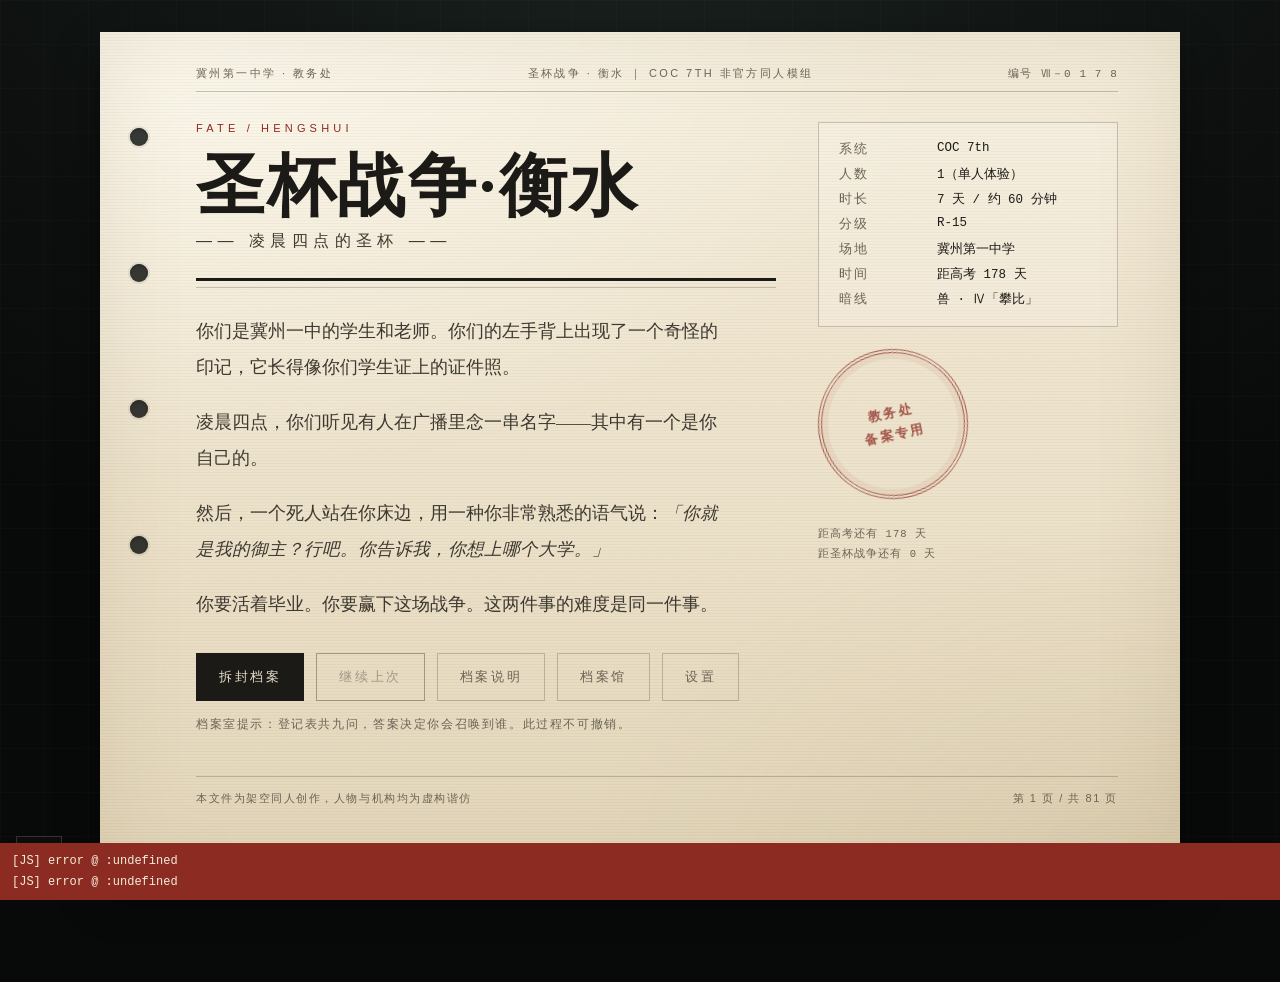
==== commit b74431ca: "抽卡修复（ruler 可达 + 先验归一化）/ 时间线规格 / 交接文档" ====
--- a/index.html
+++ b/index.html
@@ -11,6 +11,7 @@
 <link rel="stylesheet" href="assets/css/battle.css">
 <link rel="stylesheet" href="assets/css/ui.css">
 <link rel="stylesheet" href="assets/css/fx.css">
+<link rel="stylesheet" href="assets/css/timeline.css">
 </head>
 <body>
 <script>
@@ -164,6 +165,8 @@
 <script src="js/data/night.js"></script>
 <script src="js/data/common.js"></script>
 <script src="js/data/expand.js"></script>
+<script src="js/data/timeline.js"></script>
+<script src="js/timeline_ui.js"></script>
 <script src="js/engine.js"></script>
 <script src="js/battle.js"></script>
 <script src="js/ui.js"></script>
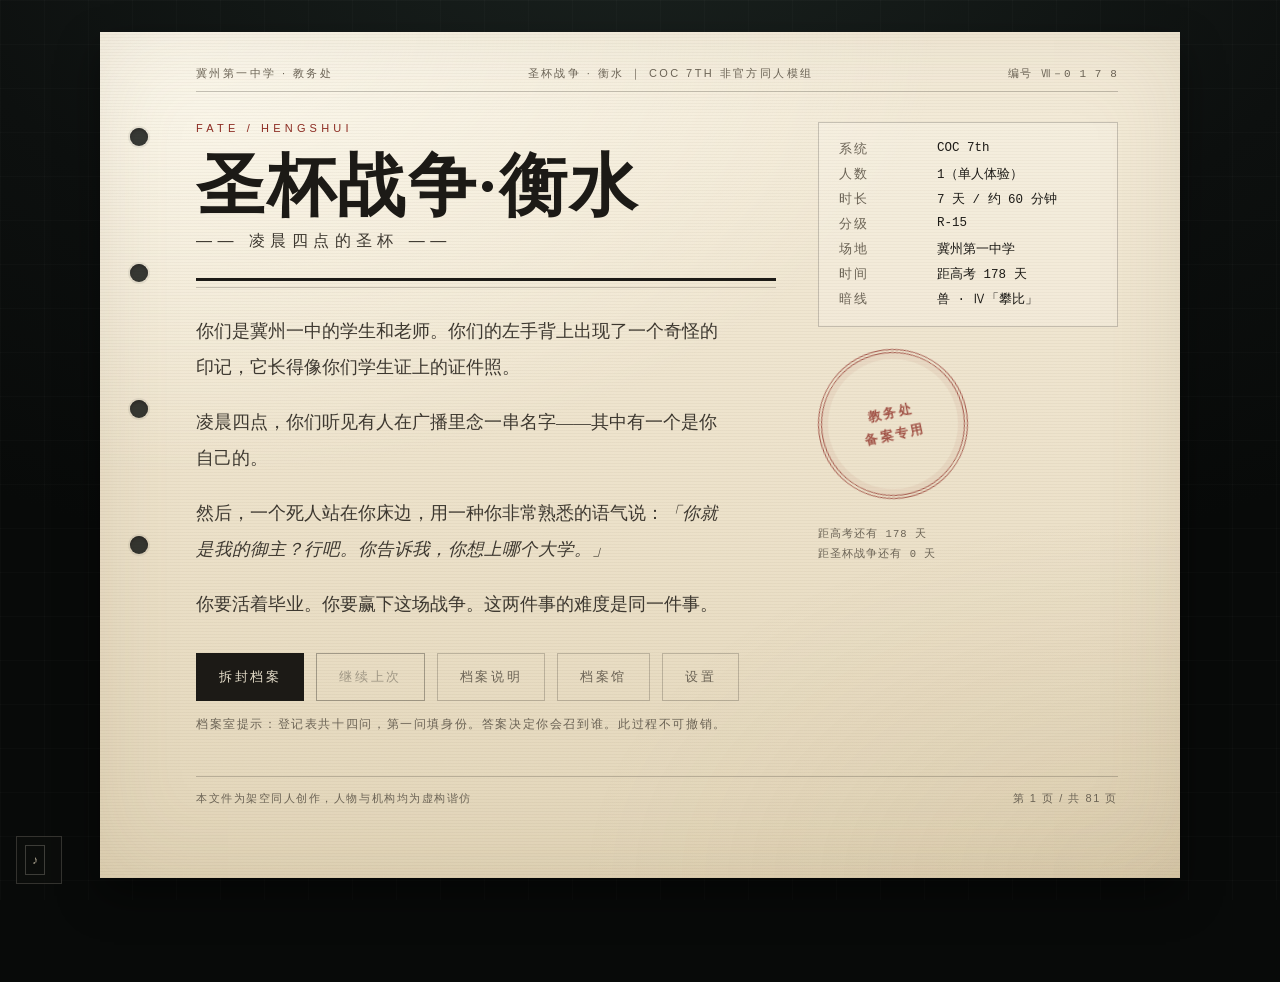
==== commit 10985a8c: "介绍页与档案说明改成第一人称" ====
--- a/index.html
+++ b/index.html
@@ -165,7 +165,13 @@
 <script src="js/data/night.js"></script>
 <script src="js/data/common.js"></script>
 <script src="js/data/expand.js"></script>
+<script src="js/data/story_paths.js"></script>
 <script src="js/data/timeline.js"></script>
+<script src="js/data/timeline_e2e9.js"></script>
+<script src="js/data/timeline_e3e8.js"></script>
+<script src="js/data/timeline_e4e11.js"></script>
+<script src="js/data/timeline_e5e10.js"></script>
+<script src="js/data/timeline_e6e7.js"></script>
 <script src="js/timeline_ui.js"></script>
 <script src="js/engine.js"></script>
 <script src="js/battle.js"></script>
--- a/assets/css/avg.css
+++ b/assets/css/avg.css
@@ -1,4 +1,4 @@
-/* AVG 演出层：打字机、推镜、闪白、抖动、故障、兽卡 */
+﻿/* AVG 演出层：打字机、推镜、闪白、抖动、故障、兽卡 */
 
 /* ---------- 场景推镜 ---------- */
 .scene-img img { animation: kenburns 26s ease-out both, sceneIn .62s steps(5, end) both; transform-origin: 50% 46%; }
@@ -727,3 +727,495 @@
 /* 战斗：受击时画面轻微顿一下 */
 .bside.foe.hit { animation: foeHit .26s steps(2) 2; }
 @keyframes foeHit { 0% { transform: translateX(0) } 50% { transform: translateX(6px) } 100% { transform: translateX(0) } }
+
+/* ==========================================================================
+   宝具对轰 · fx-clash
+   两个真名牌从左右压进来，在中间撞一次。用在「同屏宝具释放」：
+   时间线阅读器读到高潮那一行时调 stinger('clash')。
+   ========================================================================== */
+.fx-clash {
+  background: radial-gradient(circle at 50% 52%, #17100c 0%, #060505 66%, #000 100%) !important;
+  overflow: hidden;
+}
+.fx-clash .chalf {
+  position: absolute; top: 0; bottom: 0; width: 50%; z-index: 2;
+  display: flex; flex-direction: column; justify-content: center;
+  padding: 0 3.2vw; pointer-events: none;
+}
+.fx-clash .chalf.l {
+  left: 0; align-items: flex-end; text-align: right;
+  animation: clashInL .95s cubic-bezier(.18,.9,.2,1) both;
+  background: linear-gradient(90deg, rgba(0,0,0,.58), rgba(0,0,0,0) 76%);
+}
+.fx-clash .chalf.r {
+  right: 0; align-items: flex-start; text-align: left;
+  animation: clashInR .95s cubic-bezier(.18,.9,.2,1) both;
+  background: linear-gradient(270deg, rgba(0,0,0,.58), rgba(0,0,0,0) 76%);
+}
+@keyframes clashInL { 0% { opacity: 0; transform: translateX(-64%) } 100% { opacity: 1; transform: translateX(-4%) } }
+@keyframes clashInR { 0% { opacity: 0; transform: translateX(64%) } 100% { opacity: 1; transform: translateX(4%) } }
+.fx-clash.clashed .chalf.l { animation: clashHitL .95s cubic-bezier(.2,.9,.2,1) both; }
+.fx-clash.clashed .chalf.r { animation: clashHitR .95s cubic-bezier(.2,.9,.2,1) both; }
+/* 撞的分解：先压进中线（融合），再被炸开 */
+@keyframes clashHitL {
+  0%   { transform: translateX(-4%) rotate(0); filter: brightness(1) }
+  26%  { transform: translateX(4%) rotate(0) scale(1.02); filter: brightness(2.6) saturate(.35) }
+  44%  { transform: translateX(0%) rotate(0) scale(1.05); filter: brightness(3.2) saturate(0) }
+  100% { transform: translateX(-17%) rotate(-.8deg) scale(1); filter: brightness(1) }
+}
+@keyframes clashHitR {
+  0%   { transform: translateX(4%) rotate(0); filter: brightness(1) }
+  26%  { transform: translateX(-4%) rotate(0) scale(1.02); filter: brightness(2.6) saturate(.35) }
+  44%  { transform: translateX(0%) rotate(0) scale(1.05); filter: brightness(3.2) saturate(0) }
+  100% { transform: translateX(17%) rotate(.8deg) scale(1); filter: brightness(1) }
+}
+
+.fx-clash .ck {
+  font-family: var(--mono); font-size: 10px; letter-spacing: .46em;
+  color: var(--sig);
+  animation: clashTxt .7s .12s ease both;
+}
+.fx-clash .cc {
+  margin-top: 12px; font-family: var(--mono); font-size: 12px; letter-spacing: .7em;
+  color: var(--sig);
+  animation: clashTxt .7s .2s ease both;
+}
+.fx-clash .cn {
+  margin-top: 10px; font-family: var(--serif); font-weight: 900;
+  font-size: clamp(20px, 3.7vw, 46px); line-height: 1.3; letter-spacing: .03em;
+  color: #f2ead9; max-width: 42vw;
+  text-shadow: 0 0 34px rgba(178,58,46,.55);
+  animation: clashTxt .8s .3s ease both;
+}
+.fx-clash .cw {
+  margin-top: 12px; font-family: var(--hei); font-size: 11px; letter-spacing: .26em;
+  color: rgba(232,224,204,.5);
+  animation: clashTxt .8s .42s ease both;
+}
+@keyframes clashTxt { 0% { opacity: 0; transform: translateY(10px) } 100% { opacity: 1; transform: none } }
+
+.fx-clash .cseam {
+  position: absolute; left: 50%; top: 0; bottom: 0; width: 1px; z-index: 1;
+  transform: translateX(-.5px);
+  background: linear-gradient(180deg, transparent, rgba(232,224,204,.32) 22%, rgba(232,224,204,.32) 78%, transparent);
+  animation: seamIn .8s .1s ease both;
+}
+@keyframes seamIn { 0% { opacity: 0 } 100% { opacity: 1 } }
+.fx-clash.clashed .cseam { animation: seamFlash 1.1s ease both; }
+@keyframes seamFlash {
+  0% { opacity: 1; width: 1px; background: rgba(255,255,255,.9) }
+  40% { opacity: .5; width: 3px }
+  100% { opacity: .16; width: 1px }
+}
+
+/* 冲击波：三圈，从缝里往外推 */
+.fx-clash .cwave { position: absolute; inset: 0; z-index: 3; pointer-events: none; }
+.fx-clash .cwave i {
+  position: absolute; left: 50%; top: 50%; width: 7vmin; height: 7vmin;
+  margin: -3.5vmin 0 0 -3.5vmin; border-radius: 50%;
+  border: 1px solid rgba(255,255,255,.85);
+  opacity: 0; transform: scale(.2);
+}
+.fx-clash.clashed .cwave i { animation: waveOut 1.15s cubic-bezier(.16,.8,.24,1) both; }
+.fx-clash.clashed .cwave i:nth-child(2) { animation-delay: .12s; border-width: 3px; }
+.fx-clash.clashed .cwave i:nth-child(3) { animation-delay: .26s; border-color: rgba(178,58,46,.8); }
+@keyframes waveOut {
+  0% { opacity: .9; transform: scale(.3) }
+  55% { opacity: .22 }
+  100% { opacity: 0; transform: scale(6.2) }
+}
+
+.fx-clash .cflash {
+  position: absolute; inset: 0; z-index: 4; pointer-events: none;
+  background: #fff; opacity: 0;
+}
+/* 撞点：缝里炸出来的一点白光 */
+.fx-clash .ccore {
+  position: absolute; left: 50%; top: 50%; z-index: 4; pointer-events: none;
+  width: 26vmin; height: 26vmin; margin: -13vmin 0 0 -13vmin; border-radius: 50%;
+  background: radial-gradient(circle, #fff 0%, rgba(255,255,255,.55) 32%, rgba(255,255,255,0) 68%);
+  opacity: 0; transform: scale(.1);
+}
+.fx-clash.clashed .ccore { animation: corePop .95s cubic-bezier(.16,.8,.24,1) both; }
+@keyframes corePop {
+  0% { opacity: 0; transform: scale(.1) }
+  24% { opacity: 1; transform: scale(.5) }
+  40% { opacity: 1; transform: scale(.72) }
+  100% { opacity: 0; transform: scale(2.9) }
+}
+.fx-clash.clashed .cflash { animation: clashFlash .5s steps(3) both; }
+@keyframes clashFlash { 0% { opacity: 0 } 22% { opacity: .92 } 46% { opacity: .12 } 100% { opacity: 0 } }
+
+.fx-clash .cverdict {
+  position: absolute; left: 0; right: 0; bottom: 17vh; z-index: 5; text-align: center;
+  font-family: var(--hei); font-size: 12.5px; letter-spacing: .3em;
+  color: rgba(232,224,204,.78); padding: 0 8vw; line-height: 2;
+  opacity: 0;
+}
+/* 撞完之后，缝里留一条还在抖的白光——不是闪一下就没了 */
+.fx-clash.clashed .cseam::after {
+  content: ''; position: absolute; left: -1px; top: 0; bottom: 0; width: 2px;
+  background: linear-gradient(180deg, transparent, #fff 28%, #fff 72%, transparent);
+  filter: blur(1.2px);
+  animation: crackHold .18s steps(2) infinite;
+}
+@keyframes crackHold {
+  0% { opacity: .9; transform: translateX(0) }
+  50% { opacity: .55; transform: translateX(1.5px) }
+  100% { opacity: .82; transform: translateX(-1.5px) }
+}
+.fx-clash.clashed .cverdict { animation: clashTxt .9s 1.1s ease both; }
+.fx-clash.shake { animation: clashShake .55s steps(2) 1; }
+@keyframes clashShake {
+  0% { transform: translate(0,0) } 20% { transform: translate(-7px,4px) }
+  40% { transform: translate(6px,-5px) } 60% { transform: translate(-4px,-3px) }
+  80% { transform: translate(3px,3px) } 100% { transform: translate(0,0) }
+}
+.fx-clash .hint {
+  position: absolute; bottom: 5vh; left: 0; right: 0; text-align: center; z-index: 5;
+  font-family: var(--hei); font-size: 10.5px; letter-spacing: .3em;
+  color: rgba(232,224,204,.3);
+}
+
+@media (max-width: 700px) {
+  .fx-clash .chalf { padding: 0 3vw; }
+  .fx-clash .cn { font-size: clamp(16px, 6vw, 26px); max-width: 45vw; }
+  .fx-clash .ck { letter-spacing: .24em; font-size: 9px; }
+  .fx-clash .cc { letter-spacing: .4em; font-size: 10px; }
+  .fx-clash .cw { font-size: 9.5px; letter-spacing: .16em; }
+  .fx-clash .cverdict { bottom: 20vh; font-size: 11.5px; letter-spacing: .16em; }
+}
+
+/* ==========================================================================
+   错位召唤 · fx-missummon
+   先是一张正常的契约卡。一秒钟后它从中间裂开，血从缝里渗出来，
+   换成一个不该来的东西。不做预告。
+   ========================================================================== */
+.fx-missummon {
+  background: radial-gradient(circle at 50% 50%, #0b0a09 0%, #050404 70%, #000 100%) !important;
+  overflow: hidden;
+}
+.fx-missummon .msum { position: relative; width: 100%; height: 100%; display: flex; align-items: center; justify-content: center; }
+.fx-missummon .ma {
+  position: absolute; text-align: center; color: #f2ead9;
+  animation: maIn .7s .1s ease both;
+}
+.fx-missummon .ma .k, .fx-missummon .mb .k {
+  font-family: var(--mono); font-size: 10px; letter-spacing: .42em; color: #b23a2e;
+}
+.fx-missummon .ma .c, .fx-missummon .mb .c {
+  margin-top: 10px; font-family: var(--mono); font-size: 12px; letter-spacing: .7em; color: rgba(232,224,204,.6);
+}
+.fx-missummon .ma .n, .fx-missummon .mb .n {
+  margin-top: 8px; font-family: var(--serif); font-weight: 900;
+  font-size: clamp(22px, 4vw, 46px); letter-spacing: .04em;
+}
+.fx-missummon .ma .s, .fx-missummon .mb .s {
+  margin-top: 12px; font-family: var(--hei); font-size: 11px; letter-spacing: .2em; color: rgba(232,224,204,.4);
+}
+@keyframes maIn { 0% { opacity: 0; transform: translateY(8px) } 100% { opacity: 1; transform: none } }
+
+/* 撕开：正常那张抖动、偏色、往两边裂 */
+.fx-missummon.ripped .ma {
+  animation: maRip .52s cubic-bezier(.2,.9,.2,1) forwards;
+}
+@keyframes maRip {
+  0% { opacity: 1; transform: none; filter: none }
+  18% { transform: translate(-3px, 1px) skewX(1.4deg); filter: blur(.4px) }
+  42% { opacity: 1; transform: translate(4px, -2px) skewX(-2deg); filter: blur(1px) hue-rotate(-18deg) }
+  100% { opacity: 0; transform: translate(0, -18px) scaleX(1.12); filter: blur(6px) brightness(.4) }
+}
+
+/* 三道血纹 + 一层渗出来的黑 */
+.fx-missummon .mrip { position: absolute; inset: 0; pointer-events: none; }
+.fx-missummon .mrip i {
+  position: absolute; left: 50%; top: 50%; height: 2px; width: 0;
+  background: linear-gradient(90deg, transparent, #8c1a12 12%, #ff5a3c 50%, #8c1a12 88%, transparent);
+  transform: translate(-50%, -50%) rotate(var(--r, 0deg));
+  box-shadow: 0 0 18px rgba(176,30,22,.9);
+  opacity: 0;
+}
+.fx-missummon .mrip i:nth-child(1) { --r: -6deg; }
+.fx-missummon .mrip i:nth-child(2) { --r: 4deg; height: 3px; }
+.fx-missummon .mrip i:nth-child(3) { --r: -1deg; height: 1px; }
+.fx-missummon.ripped .mrip i { animation: ripCut .6s cubic-bezier(.16,.8,.24,1) both; }
+.fx-missummon.ripped .mrip i:nth-child(2) { animation-delay: .06s; }
+.fx-missummon.ripped .mrip i:nth-child(3) { animation-delay: .12s; }
+@keyframes ripCut {
+  0% { width: 0; opacity: 0 }
+  22% { width: 130vw; opacity: 1 }
+  100% { width: 130vw; opacity: 0 }
+}
+.fx-missummon .mrip b {
+  position: absolute; inset: 0; opacity: 0;
+  background:
+    radial-gradient(ellipse at 50% 50%, rgba(120,12,10,.55) 0%, rgba(40,4,4,.28) 38%, transparent 62%);
+}
+.fx-missummon.ripped .mrip b { animation: bloodSeep 1.6s .18s ease both; }
+@keyframes bloodSeep { 0% { opacity: 0 } 18% { opacity: 1 } 100% { opacity: .55 } }
+
+/* 换进来的那个：暗红、重影、一直在抖 */
+.fx-missummon .mb {
+  position: absolute; text-align: center; opacity: 0;
+  color: #e8d2c8;
+}
+.fx-missummon.ripped .mb { animation: mbIn .7s 1.18s cubic-bezier(.2,.9,.2,1) both, mbShake 3.2s 1.9s steps(2) infinite; }
+@keyframes mbIn {
+  0% { opacity: 0; transform: scale(1.18); filter: blur(10px) brightness(2) }
+  40% { opacity: 1; filter: blur(0) brightness(1) }
+  100% { opacity: 1; transform: scale(1) }
+}
+@keyframes mbShake {
+  0% { transform: translate(0,0) }
+  25% { transform: translate(-1.5px, 1px) }
+  50% { transform: translate(1px, -1.5px) }
+  75% { transform: translate(-1px, -1px) }
+  100% { transform: translate(0,0) }
+}
+.fx-missummon .mb .k { color: #ff4a34; }
+.fx-missummon .mb .c { color: rgba(255,74,52,.8); }
+.fx-missummon .mb .n {
+  color: #efe0d6;
+  text-shadow:
+    2px 0 0 rgba(190,20,14,.85),
+    -2px 0 0 rgba(20,120,140,.28),
+    0 0 34px rgba(140,16,10,.7);
+}
+.fx-missummon .mline {
+  position: absolute; left: 0; right: 0; bottom: 15vh; text-align: center;
+  font-family: var(--hei); font-size: 13px; letter-spacing: .34em; color: rgba(255,120,96,.8);
+  opacity: 0;
+}
+.fx-missummon.ripped .mline { animation: mbIn .9s 2.5s ease both; }
+.fx-missummon .hint {
+  position: absolute; bottom: 6vh; left: 0; right: 0; text-align: center;
+  font-family: var(--hei); font-size: 10.5px; letter-spacing: .3em; color: rgba(232,224,204,.25);
+}
+.fx-missummon.quake { animation: clashShake .6s steps(2) 1; }
+
+@media (max-width: 700px) {
+  .fx-missummon .ma .n, .fx-missummon .mb .n { font-size: clamp(18px, 6vw, 28px); }
+  .fx-missummon .mline { font-size: 11.5px; letter-spacing: .2em; }
+}
+
+/* ==========================================================================
+   错位召唤 v2 · mx-*
+   时序：正常契约卡 → 中间裂开一条缝 → 黑从缝里涌出来把原卡整个盖住
+        → 放射尖刺 + 不规则法阵 → 名字一个字一个字扎进来
+   ========================================================================== */
+.fx-missummon .mx { position: relative; width: 100%; height: 100%; display: flex; align-items: center; justify-content: center; }
+.fx-missummon .mx-k { font-family: var(--mono); font-size: 10px; letter-spacing: .42em; color: #b23a2e; }
+.fx-missummon .mx-c { margin-top: 10px; font-family: var(--mono); font-size: 12px; letter-spacing: .7em; color: rgba(232,224,204,.6); }
+.fx-missummon .mx-n { margin-top: 8px; font-family: var(--serif); font-weight: 900; font-size: clamp(22px, 4vw, 46px); letter-spacing: .04em; }
+.fx-missummon .mx-s { margin-top: 12px; font-family: var(--hei); font-size: 11px; letter-spacing: .2em; color: rgba(232,224,204,.4); }
+
+.fx-missummon .mx-a { position: absolute; text-align: center; color: #f2ead9; animation: mxAIn .7s .1s ease both; }
+@keyframes mxAIn { 0% { opacity: 0; transform: translateY(8px) } 100% { opacity: 1; transform: none } }
+.fx-missummon.ripped .mx-a { animation: mxRip .5s cubic-bezier(.2,.9,.2,1) forwards; }
+@keyframes mxRip {
+  0% { opacity: 1; filter: none }
+  30% { transform: translate(-4px, 2px) skewX(2deg); filter: blur(.6px) hue-rotate(-12deg) }
+  100% { opacity: 0; transform: translate(0, -14px) scaleX(1.14); filter: blur(7px) brightness(.35) }
+}
+
+/* 黑从缝里涌出来，盖住原来那张卡 */
+.fx-missummon .mx-tear {
+  position: absolute; inset: 0; z-index: 3; pointer-events: none; opacity: 0;
+  background:
+    radial-gradient(ellipse at 50% 50%, rgba(52,6,6,1) 0%, #050404 58%, #000 100%);
+}
+.fx-missummon .mx-tear i {
+  position: absolute; left: 0; right: 0; height: 1px;
+  background: linear-gradient(90deg, transparent, #ff5a3c 20%, #fff 50%, #ff5a3c 80%, transparent);
+  opacity: 0;
+}
+.fx-missummon .mx-tear i:nth-child(1) { top: 41%; }
+.fx-missummon .mx-tear i:nth-child(2) { top: 47%; height: 2px; }
+.fx-missummon .mx-tear i:nth-child(3) { top: 53%; }
+.fx-missummon .mx-tear i:nth-child(4) { top: 58%; height: 1px; }
+.fx-missummon .mx-tear i:nth-child(5) { top: 36%; }
+.fx-missummon .mx-tear i:nth-child(6) { top: 63%; }
+.fx-missummon.ripped .mx-tear { animation: mxTear .72s .06s cubic-bezier(.16,.86,.2,1) both; }
+@keyframes mxTear {
+  0% { opacity: 0; clip-path: polygon(49.4% 0, 50.6% 0, 50.6% 100%, 49.4% 100%) }
+  10% { opacity: 1; clip-path: polygon(47% 0, 53% 0, 53% 100%, 47% 100%) }
+  38% { clip-path: polygon(24% 0, 76% 0, 76% 100%, 24% 100%) }
+  70% { clip-path: polygon(4% 0, 96% 0, 96% 100%, 4% 100%) }
+  100% { clip-path: polygon(0 0, 100% 0, 100% 100%, 0 100%) }
+}
+.fx-missummon.ripped .mx-tear i { animation: tearLine .5s ease both; }
+@keyframes tearLine { 0% { opacity: 1; transform: scaleX(0) } 40% { opacity: 1; transform: scaleX(1) } 100% { opacity: 0; transform: scaleX(1) } }
+
+/* 放射尖刺：一圈很细的红光，从中心往外扎 */
+.fx-missummon .mx-spk {
+  position: absolute; inset: -22%; z-index: 4; opacity: 0; pointer-events: none;
+  background: repeating-conic-gradient(from 0deg,
+    transparent 0deg 2.1deg,
+    rgba(232,54,36,.8) 2.1deg 2.45deg,
+    rgba(120,10,8,.5) 2.45deg 3deg,
+    transparent 3deg 5.4deg);
+  -webkit-mask: radial-gradient(circle at 50% 50%, transparent 13vmin, #000 28vmin, #000 46vmin, transparent 62vmin);
+  mask: radial-gradient(circle at 50% 50%, transparent 13vmin, #000 28vmin, #000 46vmin, transparent 62vmin);
+  filter: blur(.4px);
+}
+.fx-missummon.ripped .mx-spk { animation: spkIn 1.5s .95s cubic-bezier(.16,.8,.24,1) both; }
+@keyframes spkIn {
+  0% { opacity: 0; transform: scale(.55) rotate(-10deg) }
+  20% { opacity: 1 }
+  100% { opacity: .45; transform: scale(1.06) rotate(2deg) }
+}
+
+/* 法阵：三个不规则圆环，各转各的 */
+.fx-missummon .mx-sig { position: absolute; z-index: 4; width: 44vmin; height: 44vmin; opacity: 0; pointer-events: none; }
+.fx-missummon .mx-sig b {
+  position: absolute; inset: 0; border: 1px solid rgba(200,40,26,.7);
+  border-radius: 48% 52% 46% 54% / 52% 46% 54% 48%;
+  box-shadow: inset 0 0 26px rgba(160,18,12,.45), 0 0 18px rgba(160,18,12,.3);
+}
+.fx-missummon .mx-sig b:nth-child(1) { animation: sigSpin 11s linear infinite; }
+.fx-missummon .mx-sig b:nth-child(2) {
+  inset: 9%; border-style: dashed; border-color: rgba(232,54,36,.55);
+  border-radius: 56% 44% 52% 48% / 46% 56% 44% 54%;
+  animation: sigSpin 7.4s linear infinite reverse;
+}
+.fx-missummon .mx-sig b:nth-child(3) {
+  inset: 21%; border-color: rgba(255,120,96,.45);
+  border-radius: 44% 56% 40% 60% / 58% 42% 58% 42%;
+  animation: sigSpin 5.1s linear infinite;
+}
+@keyframes sigSpin { from { transform: rotate(0) } to { transform: rotate(360deg) } }
+.fx-missummon.ripped .mx-sig { animation: sigIn .9s 1.15s ease both; }
+@keyframes sigIn { 0% { opacity: 0; transform: scale(.35) rotate(-24deg) } 100% { opacity: .8; transform: none } }
+
+/* 名字：一个字一个字扎进来 */
+.fx-missummon .mx-b { position: absolute; z-index: 5; text-align: center; color: #e8d2c8; }
+.fx-missummon .mx-b .mx-k { color: #ff4a34; }
+.fx-missummon .mx-b .mx-c { color: rgba(255,74,52,.85); }
+.fx-missummon .mx-b .mx-n {
+  color: #efe0d6;
+  text-shadow: 2px 0 0 rgba(190,20,14,.9), -2px 0 0 rgba(20,120,140,.3), 0 0 34px rgba(140,16,10,.75);
+}
+.fx-missummon .mx-b .mx-n span {
+  display: inline-block; opacity: 0;
+  animation: stabIn .42s calc(1.4s + var(--i) * .075s) cubic-bezier(.2,.9,.2,1) both;
+}
+@keyframes stabIn {
+  0% { opacity: 0; transform: translate(var(--dx), var(--dy)) rotate(var(--rot)) scale(1.7); filter: blur(5px) brightness(2) }
+  62% { opacity: 1; transform: translate(0, 0) rotate(-2deg) scale(.99); filter: blur(0) brightness(1) }
+  100% { opacity: 1; transform: none }
+}
+
+.fx-missummon .mx-line {
+  position: absolute; left: 0; right: 0; bottom: 15vh; z-index: 6; text-align: center;
+  font-family: var(--hei); font-size: 13px; letter-spacing: .34em; color: rgba(255,120,96,.85);
+  opacity: 0;
+}
+.fx-missummon.ripped .mx-line { animation: mxAIn .9s 2.7s ease both; }
+.fx-missummon .hint {
+  position: absolute; bottom: 6vh; left: 0; right: 0; text-align: center; z-index: 6;
+  font-family: var(--hei); font-size: 10.5px; letter-spacing: .3em; color: rgba(232,224,204,.25);
+}
+.fx-missummon.quake { animation: clashShake .6s steps(2) 1; }
+
+@media (max-width: 700px) {
+  .fx-missummon .mx-n { font-size: clamp(18px, 6vw, 30px); }
+  .fx-missummon .mx-sig { width: 56vmin; height: 56vmin; }
+  .fx-missummon .mx-line { font-size: 11.5px; letter-spacing: .2em; }
+}
+
+/* 融合那一下：中间一道白柱，把两块牌焊在一起再炸开 */
+.fx-clash .cfuse {
+  position: absolute; left: 50%; top: 50%; z-index: 4; pointer-events: none;
+  width: 3px; height: 0; transform: translate(-1.5px, -50%);
+  background: #fff;
+  box-shadow: 0 0 46px 12px rgba(255,255,255,.9), 0 0 120px 40px rgba(255,120,90,.5);
+  opacity: 0;
+}
+.fx-clash.clashed .cfuse { animation: fuseBeam .9s cubic-bezier(.16,.8,.24,1) both; }
+@keyframes fuseBeam {
+  0%   { height: 0; opacity: 0 }
+  22%  { height: 74vmin; opacity: 1 }
+  40%  { height: 74vmin; opacity: 1 }
+  100% { height: 110vmin; opacity: 0 }
+}
+
+/* ==========================================================================
+   对轰 · 手机端改成上下
+   左边那张牌移到上面，右边那张移到下面，缝变成横的，冲击波从中间往外推。
+   ========================================================================== */
+@media (max-width: 700px) {
+  .fx-clash .chalf { top: auto; bottom: auto; width: 100%; height: 50%; padding: 2vh 7vw; }
+  .fx-clash .chalf.l {
+    left: 0; right: 0; top: 0; align-items: center; text-align: center;
+    background: linear-gradient(180deg, rgba(0,0,0,.6), rgba(0,0,0,0) 78%);
+    animation: clashInT .95s cubic-bezier(.18,.9,.2,1) both;
+  }
+  .fx-clash .chalf.r {
+    left: 0; right: 0; bottom: 0; align-items: center; text-align: center;
+    background: linear-gradient(0deg, rgba(0,0,0,.6), rgba(0,0,0,0) 78%);
+    animation: clashInB .95s cubic-bezier(.18,.9,.2,1) both;
+  }
+  @keyframes clashInT { 0% { opacity: 0; transform: translateY(-58%) } 100% { opacity: 1; transform: translateY(-3%) } }
+  @keyframes clashInB { 0% { opacity: 0; transform: translateY(58%) } 100% { opacity: 1; transform: translateY(3%) } }
+  .fx-clash.clashed .chalf.l { animation: clashHitT .95s cubic-bezier(.2,.9,.2,1) both; }
+  .fx-clash.clashed .chalf.r { animation: clashHitB .95s cubic-bezier(.2,.9,.2,1) both; }
+  @keyframes clashHitT {
+    0%   { transform: translateY(-3%); filter: brightness(1) }
+    26%  { transform: translateY(4%) scale(1.01); filter: brightness(2.6) saturate(.35) }
+    44%  { transform: translateY(1%) scale(1.03); filter: brightness(3.2) saturate(0) }
+    100% { transform: translateY(-15%); filter: brightness(1) }
+  }
+  @keyframes clashHitB {
+    0%   { transform: translateY(3%); filter: brightness(1) }
+    26%  { transform: translateY(-4%) scale(1.01); filter: brightness(2.6) saturate(.35) }
+    44%  { transform: translateY(-1%) scale(1.03); filter: brightness(3.2) saturate(0) }
+    100% { transform: translateY(15%); filter: brightness(1) }
+  }
+
+  .fx-clash .cn { font-size: clamp(17px, 5.6vw, 28px); max-width: 84vw; line-height: 1.4; }
+  .fx-clash .ck { letter-spacing: .22em; font-size: 9px; }
+  .fx-clash .cc { letter-spacing: .36em; font-size: 10px; margin-top: 8px; }
+  .fx-clash .cw { font-size: 9.5px; letter-spacing: .14em; margin-top: 8px; }
+
+  /* 缝：横过来 */
+  .fx-clash .cseam {
+    left: 0; right: 0; top: 50%; bottom: auto; width: 100%; height: 1px;
+    transform: translateY(-.5px);
+    background: linear-gradient(90deg, transparent, rgba(232,224,204,.32) 22%, rgba(232,224,204,.32) 78%, transparent);
+  }
+  .fx-clash.clashed .cseam::after {
+    left: 0; right: 0; top: -1px; bottom: auto; width: 100%; height: 2px;
+    background: linear-gradient(90deg, transparent, #fff 28%, #fff 72%, transparent);
+    animation: crackHoldH .18s steps(2) infinite;
+  }
+  @keyframes crackHoldH {
+    0% { opacity: .9; transform: translateY(0) }
+    50% { opacity: .55; transform: translateY(1.5px) }
+    100% { opacity: .82; transform: translateY(-1.5px) }
+  }
+
+  /* 融合柱：横着长 */
+  .fx-clash .cfuse {
+    left: 50%; top: 50%; width: 0; height: 3px;
+    transform: translate(-50%, -1.5px);
+    animation: none;
+  }
+  .fx-clash.clashed .cfuse { animation: fuseBeamH .9s cubic-bezier(.16,.8,.24,1) both; }
+  @keyframes fuseBeamH {
+    0%   { width: 0; opacity: 0 }
+    22%  { width: 86vw; opacity: 1 }
+    40%  { width: 86vw; opacity: 1 }
+    100% { width: 120vw; opacity: 0 }
+  }
+
+  .fx-clash .cverdict { bottom: 12vh; font-size: 11.5px; letter-spacing: .16em; }
+  .fx-clash .hint { bottom: 3vh; font-size: 10px; }
+}
+
+/* 手机端修正：两块牌要贴到中缝上，别各占半边中心 */
+@media (max-width: 700px) {
+  .fx-clash .chalf.l { justify-content: flex-end; padding-bottom: 3.4vh; }
+  .fx-clash .chalf.r { justify-content: flex-start; padding-top: 3.4vh; }
+  .fx-clash .cverdict { bottom: 7vh; font-size: 11px; letter-spacing: .16em; }
+  .fx-clash .hint { bottom: 2.4vh; }
+}
--- a/assets/css/ui.css
+++ b/assets/css/ui.css
@@ -80,3 +80,20 @@
   .set-slot { flex-wrap: wrap; }
   .set-slot .st { white-space: normal; }
 }
+
+/* ---------- 错位的前兆：判定书四周透红 ----------
+   不写字、不提示，只是纸的边缘比平时红一点，而且会呼吸。 */
+#assign-root.misfit { position: relative; }
+#assign-root.misfit::after {
+  content: ''; position: absolute; inset: 0; pointer-events: none; z-index: 3;
+  box-shadow:
+    inset 0 0 140px rgba(140, 20, 14, .3),
+    inset 0 0 44px rgba(140, 20, 14, .18);
+  animation: misfitBreath 4.6s ease-in-out infinite;
+}
+#assign-root.misfit .doc-head { border-bottom-color: rgba(140, 20, 14, .45); }
+#assign-root.misfit .doc-head .no { color: #8c1a12; }
+@keyframes misfitBreath {
+  0%, 100% { opacity: .4 }
+  50% { opacity: .85 }
+}
--- a/assets/css/timeline.css
+++ b/assets/css/timeline.css
@@ -0,0 +1,218 @@
+﻿/* ============================================================================
+ * 时间线 · 阅读器
+ * 档案馆第二个标签：左列表 / 右阅读区。正文 15px / 2.05 行高（规格钉死）。
+ * 演出条（.tl-cue）滚进视口自动炸开，炸完变灰，可重放。
+ * ==========================================================================*/
+
+.tl-wrap {
+  display: grid;
+  grid-template-columns: 252px minmax(0, 1fr);
+  gap: 16px;
+  align-items: start;
+}
+
+/* ---------- 左：11 条线 ---------- */
+.tl-side { min-width: 0; }
+.tl-side-t {
+  font-family: var(--mono); font-size: 9.5px; letter-spacing: .3em;
+  color: var(--red); border-bottom: 1px solid var(--line);
+  padding-bottom: 6px; margin-bottom: 9px;
+}
+.tl-list { display: flex; flex-direction: column; gap: 6px; max-height: 62vh; overflow: auto; padding-right: 2px; }
+
+.tl-item {
+  position: relative; display: grid; grid-template-columns: 32px minmax(0, 1fr);
+  gap: 1px 9px; width: 100%; text-align: left; cursor: pointer;
+  appearance: none; font: inherit; color: inherit;
+  border: 1px solid var(--line); background: rgba(255, 255, 255, .2);
+  padding: 9px 10px; transition: .16s;
+}
+.tl-item:hover { border-color: var(--ink); transform: translateY(-1px); }
+.tl-item.on { border-color: var(--ink); background: rgba(140, 43, 34, .07); border-left: 3px solid var(--red); }
+.tl-no {
+  grid-row: span 3; font-family: var(--mono); font-size: 10px; letter-spacing: .06em;
+  color: var(--ink-3); padding-top: 2px;
+}
+.tl-item.on .tl-no { color: var(--red); }
+.tl-name { font-family: var(--serif); font-size: 14px; letter-spacing: .04em; color: var(--ink); }
+.tl-sub { font-size: 10.5px; line-height: 1.55; color: var(--ink-3); }
+.tl-meta { font-family: var(--mono); font-size: 9px; letter-spacing: .06em; color: var(--ink-3); opacity: .8; }
+.tl-done {
+  position: absolute; right: 8px; top: 8px; font-family: var(--mono); font-size: 11px;
+  color: #2f6b3a;
+}
+
+/* ---------- 右：阅读区 ---------- */
+.tl-reader {
+  position: relative; min-width: 0;
+  border: 1px solid var(--line); background: rgba(255, 255, 255, .16);
+  padding: 0; height: 62vh; overflow: auto;
+}
+.tl-empty { padding: 46px 26px; text-align: center; color: var(--ink-3); }
+.tl-empty-k {
+  display: block; font-family: var(--mono); font-size: 10px; letter-spacing: .5em;
+  color: var(--red); margin-bottom: 18px;
+}
+.tl-empty p { font-size: 13px; line-height: 2; margin: 0; }
+.tl-empty-s { margin-top: 10px !important; font-size: 11.5px !important; opacity: .72; }
+
+.tl-head {
+  position: sticky; top: 0; z-index: 3;
+  background: linear-gradient(180deg, var(--paper) 72%, rgba(244, 236, 218, 0));
+  padding: 13px 20px 10px;
+}
+.tl-hl { display: flex; align-items: baseline; justify-content: space-between; gap: 12px; }
+.tl-hl b { font-family: var(--serif); font-size: 16px; letter-spacing: .06em; color: var(--ink); }
+.tl-idx { font-family: var(--mono); font-size: 10px; letter-spacing: .2em; color: var(--ink-3); white-space: nowrap; }
+.tl-hsub {
+  margin-top: 5px; font-family: var(--mono); font-size: 9.5px; letter-spacing: .1em;
+  color: var(--ink-3); border-bottom: 1px solid var(--line); padding-bottom: 8px;
+}
+
+.tl-body { padding: 14px 22px 76px; }
+.tl-p {
+  font-family: var(--serif); font-size: 15px; line-height: 2.05; color: var(--ink-2);
+  margin: 0 0 12px; letter-spacing: .01em;
+  animation: tlRise .5s ease both;
+}
+.tl-p.dialogue { color: var(--ink); }
+.tl-p .kw { font-style: normal; color: var(--red); font-weight: 700; }
+@keyframes tlRise { from { opacity: 0; transform: translateY(5px) } to { opacity: 1; transform: none } }
+
+/* 档案摘录 */
+.tl-doc {
+  position: relative; margin: 16px 0 18px; padding: 14px 16px 14px 18px;
+  border: 1px solid var(--line); border-left: 3px solid var(--ink-3);
+  background: rgba(255, 255, 255, .3);
+  font-family: var(--mono); font-size: 11.5px; line-height: 2; color: var(--ink-2);
+  letter-spacing: .04em;
+}
+.tl-doc-k {
+  display: block; font-family: var(--hei); font-size: 9px; letter-spacing: .34em;
+  color: var(--ink-3); margin-bottom: 7px;
+}
+
+/* ---------- 演出条 ---------- */
+.tl-cue {
+  position: relative; display: flex; align-items: center; gap: 10px;
+  width: 100%; margin: 18px 0 20px; padding: 12px 14px;
+  appearance: none; font: inherit; cursor: pointer; text-align: left;
+  border: 1px dashed rgba(140, 43, 34, .45);
+  background: linear-gradient(90deg, rgba(140, 43, 34, .08), rgba(140, 43, 34, 0));
+  color: var(--ink-2); transition: .18s;
+}
+.tl-cue:hover { border-color: var(--red); background: rgba(140, 43, 34, .13); }
+.tl-cue .cue-k {
+  flex: 0 0 auto; font-family: var(--mono); font-size: 9px; letter-spacing: .28em;
+  color: var(--red); border: 1px solid rgba(140, 43, 34, .4); padding: 3px 6px;
+}
+.tl-cue b { flex: 1 1 auto; font-family: var(--hei); font-size: 12.5px; letter-spacing: .1em; font-weight: 400; }
+.tl-cue .cue-a {
+  flex: 0 0 auto; font-family: var(--mono); font-size: 9px; letter-spacing: .12em;
+  color: var(--ink-3);
+}
+.tl-cue.playing { border-style: solid; border-color: var(--red); animation: cuePulse 1.1s ease-in-out infinite; }
+@keyframes cuePulse { 0%, 100% { box-shadow: 0 0 0 0 rgba(140, 43, 34, 0) } 50% { box-shadow: 0 0 0 3px rgba(140, 43, 34, .16) } }
+.tl-cue.played { opacity: .46; border-style: solid; border-color: var(--line); background: rgba(255, 255, 255, .14); }
+.tl-cue.played .cue-a::after { content: ''; }
+.tl-cue.played:hover { opacity: .8; }
+
+.tl-bgm { height: 0; margin: 0; }
+
+/* 读完标记 */
+.tl-done-flag {
+  margin: 26px 0 10px; padding-top: 14px; border-top: 1px solid var(--line);
+  font-family: var(--mono); font-size: 10px; letter-spacing: .3em; color: var(--ink-3);
+  text-align: center;
+}
+
+/* 底栏 */
+.tl-foot {
+  position: sticky; bottom: 0; z-index: 3;
+  display: flex; gap: 8px; justify-content: center;
+  padding: 12px 18px 14px; border-top: 1px solid var(--line);
+  background: linear-gradient(0deg, var(--paper) 74%, rgba(244, 236, 218, 0));
+}
+.tl-foot .mini.tone { border-color: rgba(140, 43, 34, .5); color: #8c2b22; }
+.tl-foot .mini.tone:hover { background: #8c2b22; color: #f4ecda; }
+
+/* 目录 */
+.tl-toc-pop {
+  position: absolute; right: 14px; top: 58px; z-index: 6;
+  width: min(300px, 78%); background: var(--paper); border: 1px solid var(--ink);
+  box-shadow: 0 16px 44px rgba(0, 0, 0, .4); padding: 10px 12px 8px;
+}
+.tl-toc-t { font-family: var(--mono); font-size: 9.5px; letter-spacing: .34em; color: var(--red); margin-bottom: 8px; }
+.tl-toc-row {
+  display: flex; gap: 10px; align-items: baseline; width: 100%; text-align: left;
+  appearance: none; font: inherit; color: var(--ink-2); background: none; border: 0;
+  border-bottom: 1px dashed var(--line); padding: 8px 2px; cursor: pointer; font-size: 12.5px;
+}
+.tl-toc-row:last-child { border-bottom: 0; }
+.tl-toc-row span { font-family: var(--mono); font-size: 9.5px; color: var(--ink-3); }
+.tl-toc-row:hover { color: var(--ink); background: rgba(140, 43, 34, .06); }
+.tl-toc-row.on { color: var(--red); font-weight: 700; }
+
+/* 未解锁整块 */
+.tl-locked { padding: 54px 20px; text-align: center; }
+.tl-lock-mark {
+  font-family: var(--mono); font-size: 11px; letter-spacing: .8em; color: var(--ink-3);
+  opacity: .5; margin-bottom: 20px;
+}
+.tl-locked-line { font-size: 13px; line-height: 2; color: var(--ink-3); letter-spacing: .06em; }
+
+/* 档案馆的标签栏 */
+.ac-tabs { display: flex; gap: 0; border-bottom: 1px solid var(--ink); margin-bottom: 14px; }
+.ac-tab {
+  appearance: none; font-family: var(--hei); font-size: 11.5px; letter-spacing: .18em;
+  color: var(--ink-3); background: none; border: 1px solid transparent; border-bottom: 0;
+  padding: 8px 16px; cursor: pointer; margin-bottom: -1px;
+}
+.ac-tab.on { color: var(--ink); border-color: var(--ink); background: var(--paper); font-weight: 700; }
+.ac-tab:hover { color: var(--ink); }
+
+.tl-modal { width: min(1020px, 100%); }
+
+/* ---------- 手机 ---------- */
+@media (max-width: 960px) {
+  .tl-wrap { grid-template-columns: 1fr; gap: 10px; }
+  /* 列表变成一排横向的条，阅读区占满 */
+  .tl-list {
+    flex-direction: row; max-height: none; overflow-x: auto; overflow-y: hidden;
+    gap: 6px; padding-bottom: 4px; scroll-snap-type: x proximity;
+  }
+  .tl-item {
+    flex: 0 0 176px; grid-template-columns: 26px minmax(0, 1fr);
+    scroll-snap-align: start;
+  }
+  .tl-sub { display: none; }
+  .tl-reader { height: 66vh; min-height: 0; max-height: none; overflow: auto; }
+  .tl-body { padding: 12px 14px 64px; }
+  .tl-p { font-size: 15px; line-height: 2; }
+  .tl-head { padding: 10px 14px 8px; }
+  .tl-toc-pop { top: 50px; right: 8px; }
+}
+
+@media (max-width: 520px) {
+  .tl-hl b { font-size: 15px; }
+  .tl-item { flex-basis: 156px; }
+  .tl-cue { padding: 10px 11px; gap: 8px; }
+  .tl-cue b { font-size: 11.5px; }
+  .tl-foot .mini { padding: 7px 10px; font-size: 10px; }
+}
+
+/* 这条线上有戏的从者：一排小头像，灰的，指上去才亮 */
+.tl-cast { display: flex; gap: 6px; padding: 8px 0 2px; }
+.tl-cast .tl-sv {
+  width: 26px; height: 26px; border-radius: 50%;
+  background-size: cover; background-position: center 22%;
+  border: 1px solid var(--line);
+  filter: grayscale(1) contrast(1.1) brightness(.88);
+  transition: .18s;
+}
+.tl-cast .tl-sv:hover { filter: none; border-color: var(--red); transform: translateY(-1px); }
+
+@media (max-width: 960px) {
+  .tl-cast { padding: 6px 0 0; }
+  .tl-cast .tl-sv { width: 22px; height: 22px; }
+}
